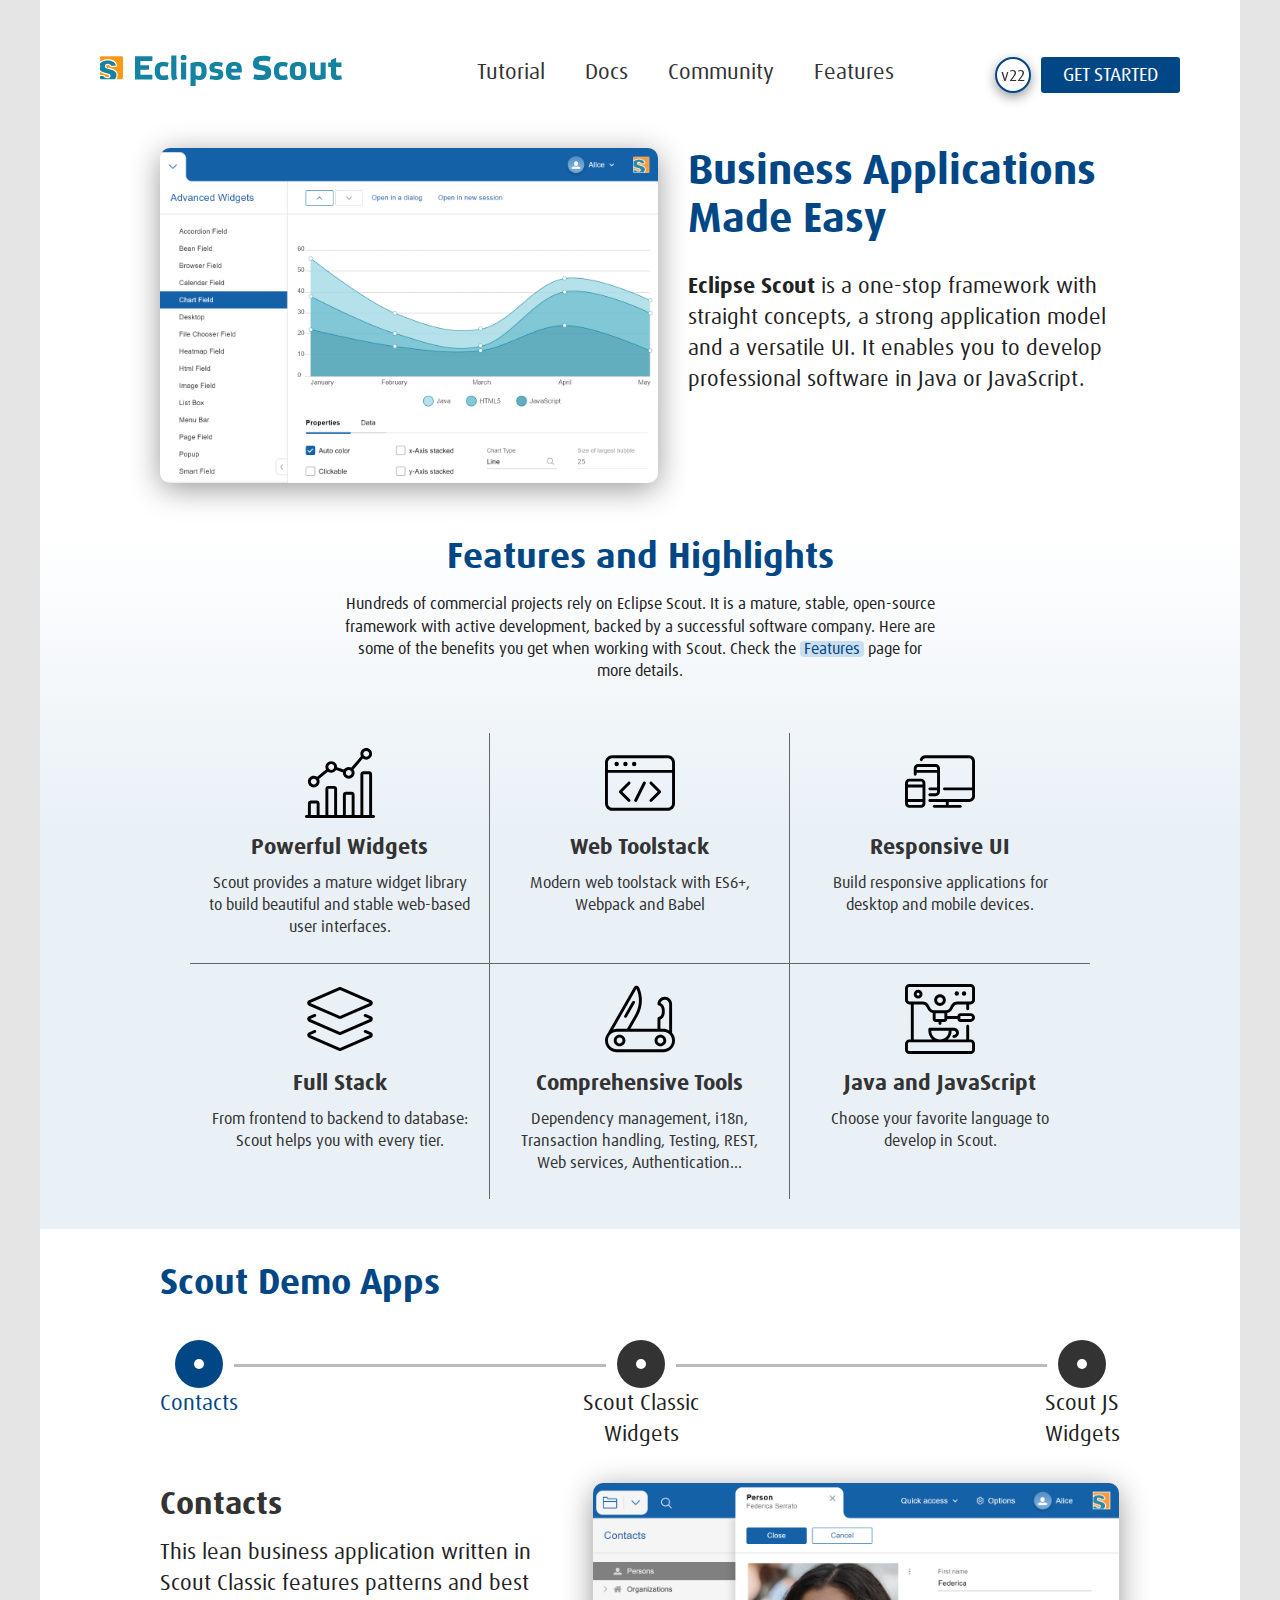
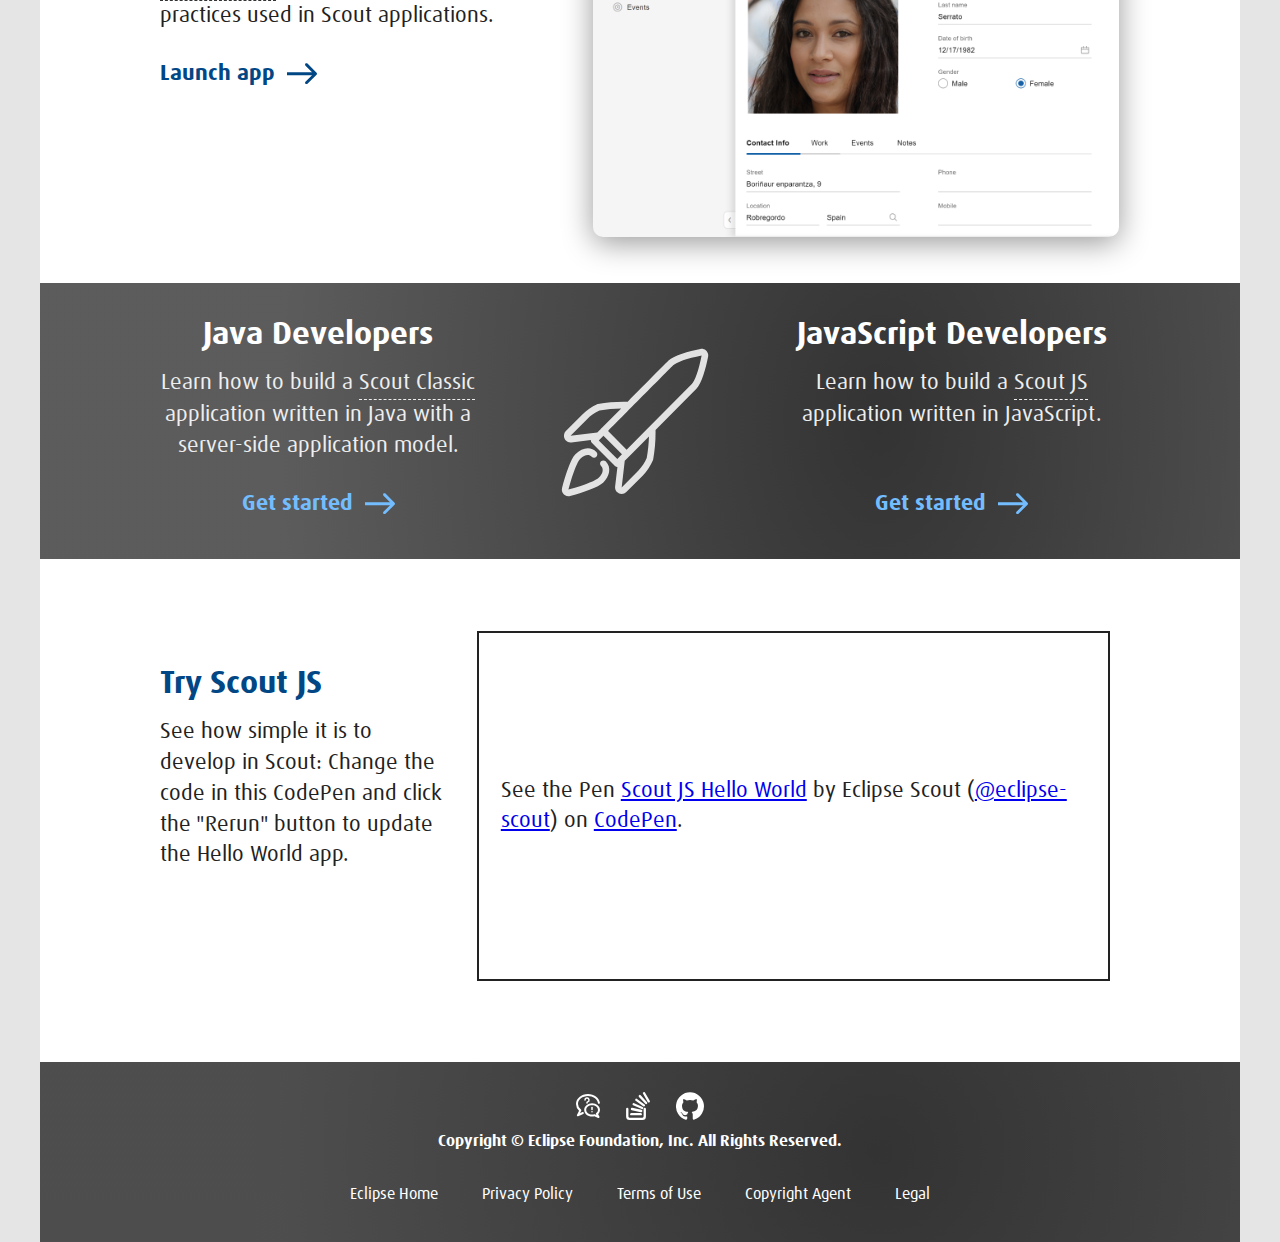
==== index.html @ 485c3418 "Add legal documents" ====
<!--
  ~ Copyright (c) 2010, 2023 BSI Business Systems Integration AG
  ~
  ~ This program and the accompanying materials are made
  ~ available under the terms of the Eclipse Public License 2.0
  ~ which is available at https://www.eclipse.org/legal/epl-2.0/
  ~
  ~ SPDX-License-Identifier: EPL-2.0
  -->
<!doctype html>
<html class="no-js" lang="">

  <head>
    <meta charset="utf-8">
    <title>Eclipse Scout - A one-stop framework to develop professional business applications</title>
    <meta name="description" content="">
    <meta name="viewport" content="width=device-width, initial-scale=1.0">
    <meta name="apple-mobile-web-app-capable" content="yes"/>

    <meta property="og:title" content="Eclipse Scout - A one-stop framework to develop professional business applications">
    <meta property="og:type" content="website">
    <meta property="og:url" content="">
    <meta property="og:image" content="">

    <link rel="stylesheet" type="text/css" href="css/normalize.css">
    <link rel="stylesheet" type="text/css" href="css/styles.css" />

    <!-- FAVICON - Generator: https://www.favicon-generator.org/ -->
    <link rel="manifest" href="manifest.json">
    <link rel="apple-touch-icon" href="img/favicon/apple-icon.png">
    <link rel="apple-touch-icon" sizes="57x57" href="img/favicon/apple-icon-57x57.png">
    <link rel="apple-touch-icon" sizes="60x60" href="img/favicon/apple-icon-60x60.png">
    <link rel="apple-touch-icon" sizes="72x72" href="img/favicon/apple-icon-72x72.png">
    <link rel="apple-touch-icon" sizes="76x76" href="img/favicon/apple-icon-76x76.png">
    <link rel="apple-touch-icon" sizes="114x114" href="img/favicon/apple-icon-114x114.png">
    <link rel="apple-touch-icon" sizes="120x120" href="img/favicon/apple-icon-120x120.png">
    <link rel="apple-touch-icon" sizes="144x144" href="img/favicon/apple-icon-144x144.png">
    <link rel="apple-touch-icon" sizes="152x152" href="img/favicon/apple-icon-152x152.png">
    <link rel="apple-touch-icon" sizes="180x180" href="img/favicon/apple-icon-180x180.png">
    <link rel="icon" type="image/png" sizes="192x192"  href="img/favicon/android-icon-192x192.png">
    <link rel="icon" type="image/png" sizes="32x32" href="img/favicon/favicon-32x32.png">
    <link rel="icon" type="image/png" sizes="96x96" href="img/favicon/favicon-96x96.png">
    <link rel="icon" type="image/png" sizes="16x16" href="img/favicon/favicon-16x16.png">
    <meta name="msapplication-TileImage" content="img/favicon/ms-icon-144x144.png">
    <meta name="msapplication-TileColor" content="#ffffff">
    <meta name="theme-color" content="#ffffff">

  </head>

  <body>

    <header>
        <div id="eclipse-scout-logo"><div class="logo"></div><div class="text"></div></div>

      <nav id="main-navigation">
        <div class="navigation-item lv1 first"><a href="https://eclipsescout.github.io/22.0/getstarted.html" target="_blank" class="text"
             title="Get started with Eclipse Scout">Tutorial</a></div>
        <div class="navigation-item lv1"><a href="https://eclipsescout.github.io/" target="_blank" class="text">Docs</a></div>
        <div class="navigation-item lv1 has-children">
          <div class="text">Community</div>
          <div class="navigation-lv2-panel hidden">
            <a href="https://www.eclipse.org/forums/index.php?t&#x3D;thread&amp;frm_id&#x3D;174" target="_blank" class="navigation-item lv2 first" id="icon-eclipse-scout-forum">
              <div class="navigation-item-container">
                <div class="title">Eclipse Scout Forum</div>
                <div class="text">Need help? Ask the experts</div>
              </div>
            </a>
            <a href="https://stackoverflow.com/tags/eclipse-scout" target="_blank" class="navigation-item lv2" id="icon-stack-overflow">
              <div class="navigation-item-container">
                <div class="title">StackOverflow</div>
                <div class="text">Another source of help</div>
              </div>
            </a>
            <a href="https://github.com/eclipse-scout/scout.rt/tree/releases/22.0/" target="_blank" class="navigation-item lv2 last" id="icon-git-hub">
              <div class="navigation-item-container">
                <div class="title">GitHub</div>
                <div class="text">View source code. Contribute</div>
              </div>
            </a>
          </div>

        </div>
        <div class="navigation-item lv1 last"><a href="features.html" class="text">Features</a></div>
        <div class="navigation-item lv1 mobile-only"><a href="versions.html" class="text">Versions</a></div>
        <div class="navigation-item lv1 mobile-only"><a href="javascript:onGetStartedLinkClick()" class="text">Get Started</a></div>
      </nav>

      <a href="versions.html#v22" id="scout-version-button" class="desktop-only">
        <svg height="36" width="36" viewBox="0 0 36 36">
          <circle cx="18" cy="18" r="17" stroke="#014786" stroke-width="2" fill="white" />
        </svg>
        <div>v22</div>
      </a>

      <button id="get-started-button" class="desktop-only">Get Started</button>

      <button id="mobile-navigation-button" class="mobile-only"></button>

    </header>

    <div id="wrapper">

      <!-- **** INTRO **** -->
<div id="intro-panel">
  <div class="intro-column first">
    <img src="img/screenshot/intro-screen.png">
  </div>
  <div class="intro-column last">
    <h1>Business&nbsp;Applications Made Easy</h1>
    <p><strong>Eclipse Scout</strong> is a one-stop framework with straight concepts,
      a strong application model and a versatile UI. It enables you to develop professional
      software in Java or JavaScript.</p>
  </div>
</div>

<!-- **** FEATURES **** -->
<div id="features-panel">
  <h2><a id="features-and-highlights">Features and Highlights</a></h2>
  <p>Hundreds of commercial projects rely on Eclipse Scout. It is a mature, stable, open-source framework
    with active development, backed by a successful software company. Here are some of the benefits you
    get when working with Scout. Check the <a href="features.html">Features</a> page for more details.</p>

  <div class="features-grid">
    <div class="features-grid-row first">

      <div class="features-grid-tile">
        <a href="features.html#widgets">
          <img src="img/light/analytics-graph-bar.svg">
          <div>Powerful Widgets</div>
          <p>Scout provides a mature widget library to build beautiful and stable web-based user interfaces.</p>
        </a>
      </div>

      <div class="features-grid-tile">
        <a href="features.html#web">
          <img src="img/light/programming-browser.svg">
          <div>Web Toolstack</div>
          <p>Modern web toolstack with ES6+, Webpack and Babel</p>
        </a>
      </div>

      <div class="features-grid-tile last">
        <a href="features.html#responsive">
          <img src="img/light/responsive-design-1.svg">
          <div>Responsive UI</div>
          <p>Build responsive applications for desktop and mobile devices.</p>
        </a>
      </div>

    </div>

    <div class="features-grid-row">

      <div class="features-grid-tile">
        <a href="features.html#full-stack">
          <img src="img/light/layers-stacked-1.svg">
          <div>Full Stack</div>
          <p>From frontend to backend to database: Scout helps you with every tier.</p>
        </a>
      </div>

      <div class="features-grid-tile">
        <a href="features.html#tools">
          <img src="img/light/outdoors-swiss-knife.svg">
          <div>Comprehensive Tools</div>
          <p>Dependency management, i18n, Transaction handling, Testing, REST, Web services, Authentication...</p>
        </a>
      </div>

      <div class="features-grid-tile last">
        <a href="features.html#programming-language">
          <img src="img/light/coffee-machine.svg">
          <div>Java and JavaScript</div>
          <p>Choose your favorite language to develop in Scout.</p>
        </a>
      </div>

    </div>
  </div>
</div>

<!-- **** DEMO-APPS **** -->
<div id="demo-apps-panel">
  <h2><a id="demo-apps">Scout Demo Apps</a></h2>

  <div id="demo-apps-navigation">

    <div class="donut-line"></div>

    <div class="demo-apps-buttons">
      <div class="demo-app-button-column first">
        <div class="demo-app-button active" data-show-container="contacts">
          <svg class="demo-app-button-donut" height="50" width="50" viewBox="0 0 50 50">
            <circle class="outer" cx="25" cy="25" r="24" fill="#014786" />
            <circle class="inner" cx="25" cy="25" r="5" fill="white" />
          </svg>
          <div class="demo-app-button-label">
            Contacts
          </div>
        </div>
      </div>

      <div class="demo-app-button-column">
        <div class="demo-app-button" data-show-container="scout-classic-widgets">
          <svg class="demo-app-button-donut" height="50" width="50" viewBox="0 0 50 50">
            <circle class="outer" cx="25" cy="25" r="24" fill="#014786" />
            <circle class="inner" cx="25" cy="25" r="5" fill="white" />
          </svg>
          <div class="demo-app-button-label">
            Scout Classic<br/>Widgets
          </div>
        </div>
      </div>

      <div class="demo-app-button-column last">
        <div class="demo-app-button" data-show-container="scout-js-widgets">
          <svg class="demo-app-button-donut" height="50" width="50" viewBox="0 0 50 50">
            <circle class="outer" cx="25" cy="25" r="24" fill="#014786" />
            <circle class="inner" cx="25" cy="25" r="5" fill="white" />
          </svg>
          <div class="demo-app-button-label">
            Scout JS<br/>Widgets
          </div>
        </div>
      </div>
    </div>
  </div>

  <div id="demo-app-container-wrapper">
    <!-- Contacts -->
    <div class="demo-app-container" id="contacts">
      <div class="demo-app-description">
        <div>Contacts</div>
        <p>This lean business application written in <span class="tooltip" data-tooltip-text="scout.classic">Scout Classic</span> features patterns and best practices used in Scout applications.</p>
        <a href="https://scout.bsi-software.com/contacts/" target="_blank" class="launch-app-link">Launch app</a>
      </div>
      <div class="demo-app-image">
        <a href="https://scout.bsi-software.com/contacts/" target="_blank"><img src="img/screenshot/demo-app-contacts-preview.png"></a>
      </div>
    </div>

    <!-- Scout Classic Widgets -->
    <div class="demo-app-container hidden" id="scout-classic-widgets">
      <div class="demo-app-description">
        <div>Scout Classic Widgets</div>
        <p>A Java application featuring all available widgets in <span class="tooltip" data-tooltip-text="scout.classic">Scout Classic</span>.</p>
        <a href="https://scout.bsi-software.com/widgets/" target="_blank" class="launch-app-link">Launch app</a>
      </div>
      <div class="demo-app-image">
        <a href="https://scout.bsi-software.com/widgets/" target="_blank"><img src="img/screenshot/demo-app-scout-classic-preview.png"></a>
      </div>
    </div>

    <!-- Scout JS Widgets -->
    <div class="demo-app-container hidden" id="scout-js-widgets">
      <div class="demo-app-description">
        <div>Scout JS Widgets</div>
        <p>A JavaScript application featuring all available widgets in <span class="tooltip" data-tooltip-text="scout.js">Scout JS</span>.</p>
        <a href="https://scout.bsi-software.com/jswidgets/" target="_blank" class="launch-app-link">Launch app</a>
      </div>
      <div class="demo-app-image">
        <a href="https://scout.bsi-software.com/jswidgets/" target="_blank"><img src="img/screenshot/demo-app-scout-js-preview.png"></a>
      </div>
    </div>
  </div> <!-- EOF demo-apps-container-wrapper -->

</div>

<!-- **** GETTING STARTED **** -->
<div id="getting-started-panel">
  <div id="getting-started-panel-columns">
    <div class="getting-started-column first">
      <h3><a id="getting-started-java">Java Developers</a></h3>
      <p>Learn how to build a <span class="tooltip inverted" data-tooltip-text="scout.classic">Scout Classic</span> application written in Java
        with a server-side application model.</p>
      <a href="https://eclipsescout.github.io/22.0/helloscout.html" class="get-started-link" target="_blank">Get started</a>
    </div>

    <div class="getting-started-column center">
      <img src="img/light/space-rocket-flying.svg">
    </div>

    <div class="getting-started-column last">
      <h3><a id="getting-started-javascript">JavaScript Developers</a></h3>
      <p>Learn how to build a <span class="tooltip inverted" data-tooltip-text="scout.js">Scout JS</span> application written in JavaScript.<br/><br/></p>
      <a href="https://eclipsescout.github.io/22.0/helloscout-js.html" class="get-started-link" target="_blank">Get started</a>
    </div>
  </div>
</div>

<!-- **** TRY SCOUT JS **** -->
<div id="try-scout-js-panel">

  <div id="try-scout-js-columns">
    <div class="try-scout-js-column first">
      <h3><a id="try-scout-js">Try Scout JS</a></h3>
      <p>See how simple it is to develop in Scout: Change the code in this
         CodePen and click the "Rerun" button to update the Hello World app.</p>
    </div>
    <div class="try-scout-js-column last">
      <p class="codepen" data-height="350" data-theme-id="dark" data-default-tab="js,result" data-user="eclipse-scout" data-slug-hash="BaQPjom"
         style="height: 350px; box-sizing: border-box; display: flex; align-items: center; justify-content: center; border: 2px solid; margin: 1em 0; padding: 1em;" data-pen-title="Scout JS Hello World" data-editable="true">
        <span>See the Pen <a href="https://codepen.io/eclipse-scout/pen/BaQPjom">
        Scout JS Hello World</a> by Eclipse Scout (<a href="https://codepen.io/eclipse-scout">@eclipse-scout</a>)
        on <a href="https://codepen.io">CodePen</a>.</span>
      </p>
      <script async src="https://cpwebassets.codepen.io/assets/embed/ei.js"></script>
    </div>
  </div>

</div>

      <!-- **** FOOTER **** -->
      <footer>

        <div id="social-media-bar">
          <a href="https://www.eclipse.org/forums/index.php?t&#x3D;thread&amp;frm_id&#x3D;174" target="_blank" title="Eclipse Scout Forum"><img src="img/bold/conversation-question-warning-1-alternate.svg" class="small"></a>
          <a href="https://stackoverflow.com/tags/eclipse-scout" target="_blank" title="Eclipse Scout on StackOverflow"><img src="img/bold/developer-community-stack-overflow.svg"></a>
          <a href="https://github.com/eclipse-scout/scout.rt/tree/releases/22.0/" target="_blank" title="Eclipse Scout on GitHub"><img src="img/bold/developer-community-github-1.svg"></a>
        </div>

        <div id="copyright">
          Copyright © Eclipse Foundation, <br class="mobile-only"/>Inc. All Rights Reserved.
        </div>

        <nav id="eclipse-navigation-bar">
          <a href="http://www.eclipse.org/" target="_blank">Eclipse Home</a>
          <a href="http://www.eclipse.org/legal/privacy.php" target="_blank">Privacy Policy</a>
          <a href="http://www.eclipse.org/legal/termsofuse.php" target="_blank">Terms of Use</a>
          <a href="http://www.eclipse.org/legal/copyright.php" target="_blank">Copyright Agent</a>
          <a href="http://www.eclipse.org/legal" target="_blank">Legal</a>
        </nav>

      </footer>
    </div>

    <script src="js/vendor/modernizr-3.11.2.min.js"></script>
    <script src="js/vendor/jquery-3.5.1.slim.min.js"></script>
    <script src="js/plugins.js"></script>
    <script src="js/main.js"></script>

    <!-- Global site tag (gtag.js) - Google Analytics -->
    <script async src="https://www.googletagmanager.com/gtag/js?id=UA-29181496-1"></script>
    <script>
      window.dataLayer = window.dataLayer || [];
      function gtag() { dataLayer.push(arguments); }
      gtag('js', new Date());
      gtag('config', 'UA-29181496-1');
    </script>

  </body>

</html>
---- css/styles.css ----
/*
 * Copyright (c) 2010, 2023 BSI Business Systems Integration AG
 *
 * This program and the accompanying materials are made
 * available under the terms of the Eclipse Public License 2.0
 * which is available at https://www.eclipse.org/legal/epl-2.0/
 *
 * SPDX-License-Identifier: EPL-2.0
 */
@import "normalize.css";
@import "main.css";
/* ==== COLORS & SIZES ==== */
/* ==== MIX-INS ==== */
.filler {
  min-height: 440px;
}
/* ==========================================================================
   Website styles.
   ========================================================================== */
@font-face {
  font-family: 'DaxOT';
  src: url('DaxWeb.eot');
  src: url('DaxWeb.woff') format('woff');
  font-weight: 400;
  font-style: normal;
}
@font-face {
  font-family: 'DaxOT';
  src: url('DaxWeb-Bold.eot');
  src: url('DaxWeb-Bold.woff') format('woff');
  font-weight: 700;
  /* Bold */
  font-style: normal;
}
body {
  margin-top: 0;
  font-family: DaxOT, sans-serif;
  font-size: 28px;
  font-style: normal;
  font-weight: normal;
  background-color: #E5E5E5;
}
body.fixed {
  overflow: hidden;
}
#wrapper {
  max-width: 1200px;
  margin: auto;
  background-color: #FFF;
}
#device-detection {
  font-size: 0.1px;
}
#device-detection::before {
  content: 'desktop';
}
/* ==== ANIMATIONS ==== */
.animate-hide {
  animation: fade-out 0.35s linear forwards;
}
.animate-show {
  animation: fade-in 0.35s linear forwards;
}
@keyframes fade-out {
  0% {
    opacity: 1;
  }
  100% {
    opacity: 0;
  }
}
@keyframes fade-in {
  0% {
    opacity: 0;
  }
  100% {
    opacity: 1;
  }
}
/* ==== HEADER ==== */
header {
  display: flex;
  padding: 50px 60px;
  max-width: 1080px;
  margin: auto;
  background-color: #FFF;
}
#eclipse-scout-logo {
  margin-top: 5px;
  white-space: nowrap;
}
#eclipse-scout-logo > .logo {
  background-image: url('../img/eclipse-scout-logo.svg');
  background-repeat: no-repeat;
  background-size: contain;
  width: 35px;
  height: 31px;
  display: inline-block;
  transition: width, height 0.25s ease;
}
#eclipse-scout-logo > .text {
  background-image: url('../img/eclipse-scout-logo-text.svg');
  background-repeat: no-repeat;
  background-size: contain;
  width: 241px;
  height: 31px;
  display: inline-block;
  transition: all 0.25s ease;
}
#scout-version-button {
  margin-top: 6px;
  margin-right: 10px;
  text-decoration: none;
  position: relative;
  filter: drop-shadow(0px 4px 6px rgba(0, 0, 0, 0.4));
}
#scout-version-button:visited {
  color: #333;
}
#scout-version-button:hover > div {
  color: #FE9915;
}
#scout-version-button:hover > svg > circle {
  stroke: #FE9915;
}
#scout-version-button > svg > circle {
  transition: stroke 0.2s ease;
}
#scout-version-button > div {
  position: absolute;
  top: 8.5px;
  left: 6px;
  color: #333;
  font-size: 16px;
  text-align: center;
  transition: color 0.2s ease;
}
#get-started-button {
  height: 36px;
  margin-top: 7px;
  padding: 9px 22px;
  background-color: #014786;
  color: #FFF;
  border: none;
  border-radius: 3px;
  font-size: 19px;
  line-height: 19px;
  text-transform: uppercase;
  cursor: pointer;
  white-space: nowrap;
  transition: background-color 0.2s ease;
}
#get-started-button:hover {
  background-color: #FE9915;
}
/* ==== NAVIGATION ==== */
/* Desktop */
#main-navigation {
  display: flex;
  flex-grow: 4;
}
.navigation-item {
  font-size: 22px;
  cursor: pointer;
  user-select: none;
  /* ---- Level 1 ---- */
  /* ---- Level 2 ---- */
}
.navigation-item > a {
  text-decoration: none;
}
.navigation-item > a:visited {
  color: #333;
}
.navigation-item.lv1 {
  margin: 8px 20px;
}
.navigation-item.lv1.first {
  flex-grow: 1;
  text-align: right;
}
.navigation-item.lv1.last {
  flex-grow: 1;
}
.navigation-item.lv1 > .text {
  color: #333;
}
.navigation-item.lv1 > .text:hover {
  color: #FE9915;
}
.navigation-item.lv2 {
  display: block;
  text-decoration: none;
}
.navigation-item.lv2:not(.last) {
  margin-bottom: 15px;
}
.navigation-item.lv2 .title {
  margin-top: 0;
  font-weight: bold;
  font-size: 22px;
  color: #333;
  line-height: 24px;
}
.navigation-item.lv2 .text {
  font-size: 16px;
  color: #333;
}
.navigation-item.lv2::before {
  content: ' ';
  display: inline-block;
  width: 38px;
  height: 30px;
  background-repeat: no-repeat;
  vertical-align: top;
  margin-top: 7px;
}
.navigation-item.lv2:visited {
  color: #333;
}
.navigation-item.lv2:hover {
  color: #FE9915;
}
.navigation-item.lv2:hover .title {
  color: #FE9915;
}
.navigation-item.lv2:hover .text {
  color: #FE9915;
}
#icon-eclipse-scout-forum::before {
  background-image: url('../img/regular/conversation-question-warning-1.svg');
  fill: currentColor;
}
#icon-stack-overflow::before {
  background-image: url('../img/regular/developer-community-stack-overflow.svg');
}
#icon-git-hub::before {
  background-image: url('../img/regular/developer-community-github-1.svg');
}
.navigation-item-container {
  display: inline-block;
}
.navigation-lv2-panel {
  position: absolute;
  margin-left: -80px;
  margin-top: 15px;
  background-color: #FFF;
  padding: 20px 30px 20px 20px;
  box-shadow: 0 4px 40px rgba(0, 0, 0, 0.3);
  z-index: 1;
  border-radius: 10px;
  border: solid 1px #E5E5E5;
}
.navigation-lv2-panel::before {
  content: '';
  position: absolute;
  background-color: white;
  width: 20px;
  height: 20px;
  transform: rotate(45deg);
  top: -10px;
  z-index: 0;
  left: 127px;
}
/* Mobile Navigation */
#mobile-navigation-button {
  background-image: url(../img/regular/navigation-menu.svg);
  background-repeat: no-repeat;
  background-size: contain;
  background-color: transparent;
  width: 36px;
  min-width: 36px;
  height: 36px;
  border: none;
  cursor: pointer;
}
#mobile-navigation-button.open {
  background-image: url(../img/regular/close.svg);
  background-size: 26px 26px;
  background-position-x: 5px;
  background-position-y: 5px;
}
/* ==== FOOTER ==== */
footer {
  background: radial-gradient(50% 340% at 70% 50%, #333 0%, rgba(51, 51, 51, 0.87) 100%);
  color: #FFF;
  padding: 30px 0 37px 0;
  font-size: 16px;
  text-align: center;
}
footer a,
footer a:visited {
  text-decoration: none;
  color: #FFF;
}
footer a:hover {
  color: #FE9915;
}
footer #copyright {
  font-weight: bold;
  margin-top: 10px;
  margin-bottom: 30px;
}
footer #social-media-bar > a {
  margin: 0 10px;
}
footer #social-media-bar > a > img {
  max-width: 28px;
  max-height: 28px;
}
footer #social-media-bar > a > img.small {
  max-width: 24px;
  max-height: 24px;
}
footer #eclipse-navigation-bar > a {
  margin: 0 20px;
}
/* ==== INTRO ==== */
#intro-panel {
  display: flex;
  margin: auto auto 50px;
  width: 80%;
}
.intro-column.first {
  width: calc(55% - 30px);
  margin-right: 30px;
}
.intro-column.first > img {
  width: 100%;
  border-radius: 10px;
  filter: drop-shadow(0px 6px 15px rgba(0, 0, 0, 0.4));
}
.intro-column.last {
  width: 45%;
}
.intro-column.last > h1 {
  margin-top: 0;
  font-weight: bold;
  font-size: 42px;
  color: #014786;
  line-height: 48px;
}
.intro-column.last > p {
  font-size: 22px;
}
/* ==== FEATURES ==== */
#features-panel {
  background: linear-gradient(180deg, rgba(255, 255, 255, 0) 0%, #E9F0F6 43.23%);
  text-align: center;
  padding-bottom: 30px;
}
#features-panel > h2 {
  margin: 10px 0;
  text-align: center;
  margin-top: 0;
  font-weight: bold;
  font-size: 36px;
  color: #014786;
}
#features-panel > p {
  margin: auto;
  width: 50%;
  font-size: 16px;
}
#features-panel > p a {
  text-decoration: none;
  background-color: #CBDEF0;
  padding: 0 4px;
  border-radius: 4px;
  color: #014786;
  white-space: nowrap;
}
#features-panel > p a:visited {
  color: #333;
}
.features-grid {
  display: table;
  width: 75%;
  margin: 50px auto auto;
}
.features-grid-row {
  display: table-row;
}
.features-grid-row.first > .features-grid-tile {
  border-bottom: solid 1px #666;
}
.features-grid-row:not(.first) > .features-grid-tile {
  padding-top: 10px;
}
.features-grid-tile {
  text-align: center;
  display: table-cell;
  padding: 5px;
  width: 33.33%;
}
.features-grid-tile:not(.last) {
  border-right: solid 1px #666;
}
.features-grid-tile > a {
  display: block;
  height: 200px;
  padding: 10px;
  border-radius: 10px;
  text-decoration: none;
  transition: background-color 0.2s ease;
}
.features-grid-tile > a:visited {
  color: #333;
}
.features-grid-tile > a:visited > div,
.features-grid-tile > a:visited p {
  color: #333;
}
.features-grid-tile > a:hover {
  background-color: rgba(255, 255, 255, 0.7);
}
.features-grid-tile > a:hover > div {
  color: #014786;
}
.features-grid-tile > a > img {
  max-width: 70px;
}
.features-grid-tile > a > div {
  margin-top: 0;
  font-weight: bold;
  font-size: 22px;
  margin: 15px 0 0 0;
  color: #333;
}
.features-grid-tile > a > p {
  font-size: 16px;
  margin-top: 8px;
  color: #333;
}
/* ==== DEMO-APPS ==== */
#demo-apps-panel {
  margin: auto;
  padding: 30px 0;
  width: 80%;
}
#demo-apps-panel > h2 {
  margin-top: 0;
  font-weight: bold;
  font-size: 36px;
  color: #014786;
  margin-bottom: 10px;
  text-align: left;
}
#demo-apps-navigation {
  position: relative;
  text-align: center;
  margin: 30px 0;
}
.donut-line {
  position: absolute;
  height: 3px;
  width: 96%;
  top: 25px;
  left: 2%;
  background-color: #BBB;
}
.demo-apps-buttons {
  display: flex;
  width: 100%;
  position: relative;
}
.demo-app-button-column {
  text-align: center;
  flex-grow: 1;
}
.demo-app-button-column.first {
  text-align: left;
}
.demo-app-button-column.last {
  text-align: right;
}
.demo-app-button {
  display: inline-block;
  text-align: center;
  cursor: pointer;
}
.demo-app-button > .demo-app-button-donut {
  padding: 0 10px;
  background-color: #FFF;
}
.demo-app-button > .demo-app-button-donut > .outer {
  fill: #333;
  transition: fill 0.25s ease;
}
.demo-app-button > .demo-app-button-donut > .inner {
  fill: #FFF;
}
.demo-app-button > .demo-app-button-label {
  font-size: 22px;
  text-align: center;
  transition: color 0.25s ease;
  user-select: none;
}
.demo-app-button:hover:not(.active) > .demo-app-button-label {
  color: #FE9915;
}
.demo-app-button:hover:not(.active) > .demo-app-button-donut > .outer {
  fill: #FE9915;
}
.demo-app-button.active {
  cursor: default;
}
.demo-app-button.active > .demo-app-button-donut > .outer {
  fill: #014786;
}
.demo-app-button.active > .demo-app-button-label {
  color: #014786;
}
.demo-app-description {
  text-align: left;
  width: calc(45% - 30px);
  margin-right: 30px;
}
.demo-app-description > div {
  margin-top: 0;
  font-weight: bold;
  font-size: 32px;
  color: #333;
  margin-bottom: 10px;
}
.demo-app-description > p {
  font-size: 22px;
  margin-top: 0;
}
.demo-app-description > .launch-app-link {
  font-size: 22px;
  color: #014786;
  text-decoration: none;
  font-weight: bold;
}
.demo-app-description > .launch-app-link::after {
  content: ' ';
  display: inline-block;
  margin-bottom: -4px;
  margin-left: 12px;
  background-image: url('../img/arrow-blue.svg');
  background-repeat: no-repeat;
  background-size: 30px;
  width: 30px;
  height: 21px;
}
.demo-app-description > .launch-app-link:hover {
  color: #FE9915;
  text-decoration: none;
  font-weight: bold;
}
.demo-app-description > .launch-app-link:hover::after {
  content: ' ';
  display: inline-block;
  margin-bottom: -4px;
  margin-left: 12px;
  background-image: url('../img/arrow-orange.svg');
  background-repeat: no-repeat;
  background-size: 30px;
  width: 30px;
  height: 21px;
}
#demo-app-container-wrapper {
  position: relative;
  height: 370px;
}
.demo-app-container {
  position: absolute;
  display: flex;
}
.demo-app-image {
  text-align: center;
  width: 55%;
}
.demo-app-image > a > img {
  max-width: calc(100% - 2px);
  border-radius: 10px;
  filter: drop-shadow(0px 6px 15px rgba(0, 0, 0, 0.4));
}
/* ==== GETTING STARTED ==== */
#getting-started-panel {
  background: radial-gradient(50% 340% at 70% 50%, #333 0%, rgba(51, 51, 51, 0.8) 100%);
}
#getting-started-panel-columns {
  display: flex;
  margin: auto;
  padding: 30px 0 37px 0;
  width: 80%;
}
.getting-started-column {
  width: 33%;
  color: #FFF;
  text-align: center;
}
.getting-started-column.center {
  text-align: center;
  vertical-align: middle;
  opacity: 0.85;
}
.getting-started-column.center > img {
  width: 50%;
  margin-top: 30px;
}
.getting-started-column > h3 {
  margin-top: 0;
  font-weight: bold;
  font-size: 32px;
  color: #FFF;
  margin-bottom: 10px;
  white-space: nowrap;
  overflow: hidden;
  text-overflow: ellipsis;
}
.getting-started-column > p {
  color: #EEE;
  font-size: 22px;
  margin-top: 0;
}
.getting-started-column > .get-started-link {
  color: #FFF;
  text-decoration: none;
  font-weight: bold;
  font-size: 22px;
  color: #73BDFF;
}
.getting-started-column > .get-started-link::after {
  content: ' ';
  display: inline-block;
  margin-bottom: -4px;
  margin-left: 12px;
  background-image: url('../img/arrow-medium-blue.svg');
  background-repeat: no-repeat;
  background-size: 30px;
  width: 30px;
  height: 21px;
}
.getting-started-column > .get-started-link:hover {
  text-decoration: none;
  font-weight: bold;
  color: #FE9915;
}
.getting-started-column > .get-started-link:hover::after {
  content: ' ';
  display: inline-block;
  margin-bottom: -4px;
  margin-left: 12px;
  background-image: url('../img/arrow-orange.svg');
  background-repeat: no-repeat;
  background-size: 30px;
  width: 30px;
  height: 21px;
}
/* ==== TRY SCOUT JS ==== */
#try-scout-js-panel {
  margin: auto;
  width: 80%;
}
#try-scout-js-columns {
  margin: 50px 0 59px 0;
  display: flex;
}
.try-scout-js-column.first {
  width: calc(33% - 30px);
  margin-right: 30px;
  padding-top: 53px;
}
.try-scout-js-column.last {
  width: 66%;
}
.try-scout-js-column > h3 {
  margin-top: 0;
  font-weight: bold;
  font-size: 32px;
  color: #014786;
  margin-bottom: 10px;
}
.try-scout-js-column > p {
  font-size: 22px;
  margin-top: 0;
}
/* This class is generated by CodePen - it may change without notice! */
.cp_embed_wrapper {
  background-color: #E5E5E5;
  /* use while CodePen is loading */
}
/* ==== CONTENT ==== */
#content-header {
  width: 60%;
  padding: 0 20%;
  margin: auto auto calc(10% + 50px);
  background: linear-gradient(180deg, rgba(255, 255, 255, 0) 0%, #E9F0F6 43.23%);
  text-align: center;
}
#content-header a {
  text-decoration: none;
  background-color: #CBDEF0;
  padding: 0 6px;
  border-radius: 4px;
  color: #014786;
  white-space: nowrap;
}
#content-header a:visited {
  color: #333;
}
#content-header > h1 {
  margin-top: 0;
  font-weight: bold;
  font-size: 42px;
  color: #014786;
  line-height: 48px;
}
#content-header > p {
  font-size: 22px;
  text-align: justify;
}
#content-header > img {
  width: 90%;
  border-radius: 10px;
  margin-bottom: -10%;
  filter: drop-shadow(0px 6px 15px rgba(0, 0, 0, 0.4));
}
.content-block {
  margin: auto;
  width: 100%;
  padding: 4% 10%;
  box-sizing: border-box;
}
.content-block > h3 {
  margin-top: 0;
  font-weight: bold;
  font-size: 22px;
  color: #333;
}
.content-block.first {
  padding-top: 0;
}
.content-block.alt-color {
  background-color: rgba(233, 240, 246, 0.3);
}
.content-block > .content-block-columns {
  display: flex;
}
.content-block > .content-block-columns > .content-block-column.first {
  width: calc(45% - 50px);
  margin-right: 50px;
}
.content-block > .content-block-columns > .content-block-column.first > img {
  width: 100%;
  border-radius: 10px;
  filter: drop-shadow(0px 6px 15px rgba(0, 0, 0, 0.4));
}
.content-block > .content-block-columns > .content-block-column.last {
  width: 55%;
  font-size: 16px;
}
.content-block > .content-block-columns > .content-block-column.last a {
  text-decoration: none;
  background-color: #CBDEF0;
  padding: 0 4px;
  border-radius: 4px;
  color: #014786;
  white-space: nowrap;
}
.content-block > .content-block-columns > .content-block-column.last a:visited {
  color: #333;
}
.content-block > .content-block-columns > .content-block-column.last ul {
  list-style: none;
  padding-inline-start: 0;
}
.content-block > .content-block-columns > .content-block-column.last li {
  margin-bottom: 5px;
}
.content-block > .content-block-columns > .content-block-column.last li::before {
  content: ' ';
  display: inline-block;
  width: 20px;
  height: 22px;
  background-image: url(../img/arrow-blue.svg);
  background-size: contain;
  background-repeat: no-repeat;
  background-position-y: 4px;
  vertical-align: top;
  margin-right: 8px;
}
.content-block > .content-block-columns > .content-block-column.last > p {
  margin-top: 0;
}
/* ==== VERSIONS ==== */
#versions-header {
  width: 60%;
  padding: 0 20% 1px 20%;
  margin-bottom: 10px;
  background: linear-gradient(180deg, rgba(255, 255, 255, 0) 0%, #E9F0F6 43.23%);
  text-align: center;
}
#versions-header > h1 {
  margin-top: 0;
  font-weight: bold;
  font-size: 42px;
  color: #014786;
  line-height: 48px;
}
#versions-header > p {
  font-size: 22px;
  text-align: justify;
}
#older-versions-info {
  font-size: 16px;
  text-align: center;
  margin: 35px 0;
}
#older-versions-info > a {
  color: #014786;
}
#older-versions-info > a:visited {
  color: #014786;
}
.version-marker {
  text-transform: uppercase;
  font-weight: bold;
  color: #014786;
}
.version-target {
  color: #333;
}
/* ==== TABLE ==== */
.content-table {
  font-size: 16px;
  border-collapse: collapse;
  margin: auto;
}
.content-table td {
  border-bottom: solid 1px #BBB;
  padding: 10px 15px;
}
.content-table td.first {
  padding-left: 30px;
  padding-right: 0;
}
.content-table td.last {
  padding-right: 30px;
}
.content-table td > a:not([id]) {
  color: #014786;
}
.content-table td > a:not([id]):visited {
  color: #014786;
}
/* ==== TOOLTIPS ==== */
.tooltip {
  position: relative;
  display: inline-block;
  border-bottom: 1px dashed #333;
}
.tooltip > .tooltip-text {
  display: none;
  width: 250px;
  background-color: #333;
  color: #FFF;
  text-align: justify;
  border-radius: 6px;
  padding: 5px 10px;
  position: absolute;
  z-index: 1;
  top: 150%;
  left: 50%;
  margin-left: -125px;
  font-size: 16px;
  box-shadow: 0 4px 6px rgba(0, 0, 0, 0.4);
}
.tooltip > .tooltip-text::after {
  content: '';
  position: absolute;
  bottom: 100%;
  left: 50%;
  margin-left: -5px;
  border-width: 5px;
  border-style: solid;
  border-color: transparent transparent #333 transparent;
}
.tooltip > .tooltip-text.adjust-left::after {
  left: 15%;
}
.tooltip > .tooltip-text.adjust-right::after {
  left: 85%;
}
.tooltip:hover:not(.ios) > .tooltip-text,
.tooltip.hover.ios > .tooltip-text {
  display: block;
}
.tooltip.inverted {
  color: #EEE;
  border-color: #EEE;
}
.tooltip.inverted > .tooltip-text {
  background-color: #FFF;
  color: #333;
}
.tooltip.inverted > .tooltip-text::after {
  border-bottom-color: #FFF;
}
/* ==== MEDIA QUERIES & RESPONSIVENESS ==== */
.desktop-only {
  display: block;
}
.mobile-only {
  display: none;
}
/* >= 1000px: desktop mode
   >= 750 and < 1000px: make logo smaller, desktop or tablet mode
   < 750px: mobile mode: re-order items, change navigation
 */
/* ---- Smaller Desktop Mode ---- */
@media screen and (max-width: 999px) {
  #eclipse-scout-logo {
    margin-top: 5px;
  }
  #eclipse-scout-logo > .logo {
    height: 40px;
    background-size: cover;
  }
  #eclipse-scout-logo > .text {
    opacity: 0;
    width: 0;
  }
  .intro-column.last > h1 {
    font-size: 32px;
    line-height: calc(32px + 2px);
  }
  .intro-column.last > p {
    font-size: 16px;
  }
  /* Features */
  #features-panel > h2 {
    font-size: 22px;
  }
  #features-panel > p {
    width: 60%;
  }
  .features-grid-tile > a > img {
    max-width: 60px;
  }
  .features-grid-tile > a > div {
    font-size: 19px;
  }
  .features-grid-tile > a > p {
    font-size: 14px;
  }
  #demo-apps-panel > h2 {
    font-size: 22px;
  }
  #demo-app-container-wrapper {
    height: 280px;
  }
  .demo-app-button > .demo-app-button-label {
    font-size: 16px;
  }
  .demo-app-description > div {
    font-size: 19px;
  }
  .demo-app-description > p {
    font-size: 14px;
  }
  .demo-app-description > .launch-app-link {
    font-size: 19px;
  }
  .demo-app-description > .launch-app-link::after {
    background-size: 24px;
    width: 24px;
    height: 18px;
  }
  .demo-app-description > .launch-app-link:hover::after {
    background-size: 24px;
    width: 24px;
    height: 18px;
  }
  .getting-started-column > h3 {
    font-size: 19px;
  }
  .getting-started-column > p {
    font-size: 14px;
  }
  .getting-started-column > .get-started-link {
    font-size: 19px;
  }
  .getting-started-column > .get-started-link::after {
    background-size: 24px;
    width: 24px;
    height: 18px;
  }
  .getting-started-column > .get-started-link:hover::after {
    background-size: 24px;
    width: 24px;
    height: 18px;
  }
  .try-scout-js-column > h3 {
    font-size: 19px;
  }
  .try-scout-js-column > p {
    font-size: 14px;
  }
  #device-detection::before {
    content: 'tablet';
  }
}
/* ==== MOBILE MODE ==== */
@media screen and (max-width: 749px) {
  .desktop-only {
    display: none !important;
  }
  .mobile-only {
    display: block;
  }
  .filler {
    min-height: auto;
  }
  body {
    background-color: #FFF;
  }
  /* ---- Header ---- */
  header {
    padding: 10px 15px;
    margin-bottom: 30px;
    border-bottom: solid 1px #1482A1;
  }
  body.fixed > #wrapper {
    filter: blur(2px);
    pointer-events: none;
  }
  #eclipse-scout-logo {
    flex-grow: 1;
    margin-top: 6px;
    height: 24px;
    display: flex;
  }
  #eclipse-scout-logo > .logo {
    display: block;
    width: 35px;
    height: 31px;
    background-size: contain;
  }
  #eclipse-scout-logo > .text {
    display: block;
    opacity: 1;
    width: 190px;
    margin-top: 1.5px;
  }
  /* ---- Navigation ---- */
  #main-navigation {
    display: none;
    position: fixed;
    padding-top: 10px;
    background: #014786;
    background: radial-gradient(circle, #014786 33%, #0c2842 98%);
    top: 56px;
    right: 0;
    height: calc(100% - 58px);
    z-index: 1;
    color: white;
    width: 55%;
    transition: margin 0.35s ease;
    margin-right: -55%;
  }
  #main-navigation.open {
    display: block;
  }
  #main-navigation.navigation-slide-in {
    margin-right: 0;
  }
  #main-navigation .navigation-item {
    font-size: 19px;
  }
  #main-navigation .navigation-item.first {
    text-align: left;
  }
  #main-navigation .navigation-item.has-children > .text::after {
    display: inline-block;
    float: right;
    content: '';
    width: 16px;
    height: 16px;
    margin-top: 4px;
    background-image: url(../img/regular/arrow-down-1.svg);
    background-size: contain;
    background-repeat: no-repeat;
    transition: transform 0.25s ease;
  }
  #main-navigation .navigation-item.has-children > .text.open::after {
    transform: rotate(180deg);
  }
  #main-navigation .navigation-item.lv1 > .text {
    color: white;
  }
  #main-navigation .navigation-item.lv2 {
    margin-left: 1px;
    margin-bottom: 9px !important;
    margin-top: 9px;
  }
  #main-navigation .navigation-item.lv2::before {
    display: none !important;
  }
  #main-navigation .navigation-item.lv2 > .navigation-item-container > .title {
    font-size: 16px;
    font-weight: normal;
    color: #CBDEF0;
  }
  #main-navigation .navigation-item.lv2 > .navigation-item-container > .text {
    display: none !important;
  }
  #main-navigation .navigation-item > a {
    color: white;
  }
  .navigation-lv2-panel {
    position: static;
    margin: 0;
    background-color: transparent;
    padding: 0;
    box-shadow: none;
    z-index: inherit;
    border-radius: 0;
    border: none;
    overflow: hidden;
    transition: max-height 0.4s ease;
    max-height: 200px;
    height: auto;
  }
  .navigation-lv2-panel::before {
    content: none;
  }
  .navigation-lv2-panel.hidden {
    display: inherit !important;
    max-height: 0;
  }
  /* ---- Intro ---- */
  #intro-panel {
    flex-direction: column-reverse;
    margin: auto 15px 30px 15px;
    width: calc(100% - 2 * 15px);
  }
  .intro-column.first {
    width: auto;
    margin-right: 0;
    text-align: center;
  }
  .intro-column.first > img {
    width: auto;
    max-height: 240px;
    max-width: 100%;
  }
  .intro-column.last {
    width: 100%;
  }
  /* ---- Features ---- */
  #features-panel {
    text-align: left;
    padding-bottom: 10px;
  }
  #features-panel > h2 {
    text-align: left;
    padding: 0 15px;
  }
  #features-panel > p {
    text-align: left;
    width: auto;
    padding: 0 15px;
    margin-bottom: 15px;
  }
  .features-grid {
    display: flex;
    width: auto;
    overflow-x: scroll;
    overflow-y: hidden;
    height: 250px;
    padding: 0 calc(15px / 2);
    margin-top: 15px;
  }
  .features-grid-row {
    display: flex;
  }
  .features-grid-row.first > .features-grid-tile {
    border-bottom: none;
  }
  .features-grid-row:not(.first) > .features-grid-tile {
    padding: 5px;
  }
  .features-grid-tile {
    display: block;
    width: auto;
  }
  .features-grid-tile > a {
    display: block;
    width: 185px;
    height: 205px;
    border: solid 1px #ccc;
    background-color: rgba(255, 255, 255, 0.5);
  }
  .features-grid-tile:not(.last) {
    border-right: none;
  }
  /* ---- Demo Apps ---- */
  #demo-apps-panel {
    width: calc(100% - 2 * 15px);
    padding: 15px 0;
  }
  #demo-apps-navigation {
    margin: 20px 0 10px 0;
  }
  #demo-app-container-wrapper {
    height: 370px;
    max-width: 500px;
    margin: auto;
  }
  .donut-line {
    height: 2px;
    top: 20px;
  }
  .demo-app-container {
    flex-direction: column-reverse;
    right: 0;
    left: 0;
  }
  .demo-apps-buttons {
    width: 100%;
  }
  .demo-app-button > .demo-app-button-donut {
    padding: 0 7px;
    width: 40px;
    height: 40px;
  }
  .demo-app-image {
    width: auto;
    margin-bottom: 15px;
  }
  .demo-app-image > a > img {
    max-height: 240px;
  }
  .demo-app-description {
    margin: auto;
    text-align: center;
    width: 100%;
  }
  .demo-app-description > div {
    font-size: 19px;
    margin-bottom: 0;
  }
  .demo-app-description > p {
    font-size: 14px;
    margin-bottom: 0;
    margin-top: 0;
  }
  /* ---- Getting Started ---- */
  #getting-started-panel-columns {
    width: calc(100% - 2 * 15px);
    padding: calc(2 * 15px) 0;
  }
  .getting-started-column {
    width: 50%;
    text-align: center;
  }
  .getting-started-column.first {
    border-right: 1px solid #BBB;
    padding-right: 10px;
    padding-left: 0;
  }
  .getting-started-column.center {
    display: none;
  }
  .getting-started-column.last {
    padding-left: 10px;
  }
  .getting-started-column > h3 {
    white-space: inherit;
    min-height: 55px;
  }
  .getting-started-column > p {
    white-space: inherit;
    min-height: 100px;
    max-width: 200px;
    margin: auto;
  }
  /* ---- Try Scout ---- */
  #try-scout-js-panel {
    width: calc(100% - 2 * 15px);
  }
  #try-scout-js-columns {
    flex-direction: column;
    margin: 20px 0 29px 0;
  }
  .try-scout-js-column.last {
    width: auto;
  }
  .try-scout-js-column.first {
    width: auto;
    margin-right: 0;
    padding-top: 0;
  }
  /* ---- Footer ---- */
  footer {
    padding: 30px 0 20px 0;
  }
  footer #eclipse-navigation-bar {
    width: 80%;
    margin: auto;
    text-align: left;
  }
  footer #eclipse-navigation-bar > a {
    display: inline-block;
    width: 49%;
    text-align: center;
    margin: 0 0 10px 0;
  }
  /* ---- Content ---- */
  #content-header {
    width: calc(100% - 2 * 15px);
    padding: 0 15px;
    margin: 0 0 17% 0;
  }
  #content-header > p {
    max-width: 600px;
    margin: auto auto 30px auto;
  }
  #content-header > img {
    max-height: 240px;
    max-width: 100%;
    width: auto;
  }
  .content-block {
    padding: 5% 15px;
  }
  .content-block > .content-block-columns {
    display: block;
  }
  .content-block > .content-block-columns > .content-block-column.first {
    width: 100%;
    margin: 0 0 15px 0;
    text-align: center;
  }
  .content-block > .content-block-columns > .content-block-column.first > img {
    max-height: 240px;
    max-width: 100%;
    width: auto;
  }
  .content-block > .content-block-columns > .content-block-column.last {
    width: 100%;
    margin: 0;
  }
  /* ---- Versions ---- */
  #versions-header {
    width: calc(100% - 2 * 15px);
    padding: 0 15px 30px 15px;
  }
  #versions-header > p {
    max-width: 600px;
    margin: auto;
  }
  .content-table {
    width: 100%;
    display: inherit;
  }
  .content-table > tbody {
    width: 100%;
    display: block;
  }
  .content-table tr {
    display: flex;
    flex-direction: column;
    flex-wrap: wrap;
    border-bottom: solid 1px #BBB;
    padding-bottom: 10px;
  }
  .content-table td {
    display: block;
    border-bottom: none;
    padding: 4px 0 !important;
  }
  .content-table td.version {
    font-weight: bold;
  }
  #device-detection::before {
    content: 'mobile';
  }
}
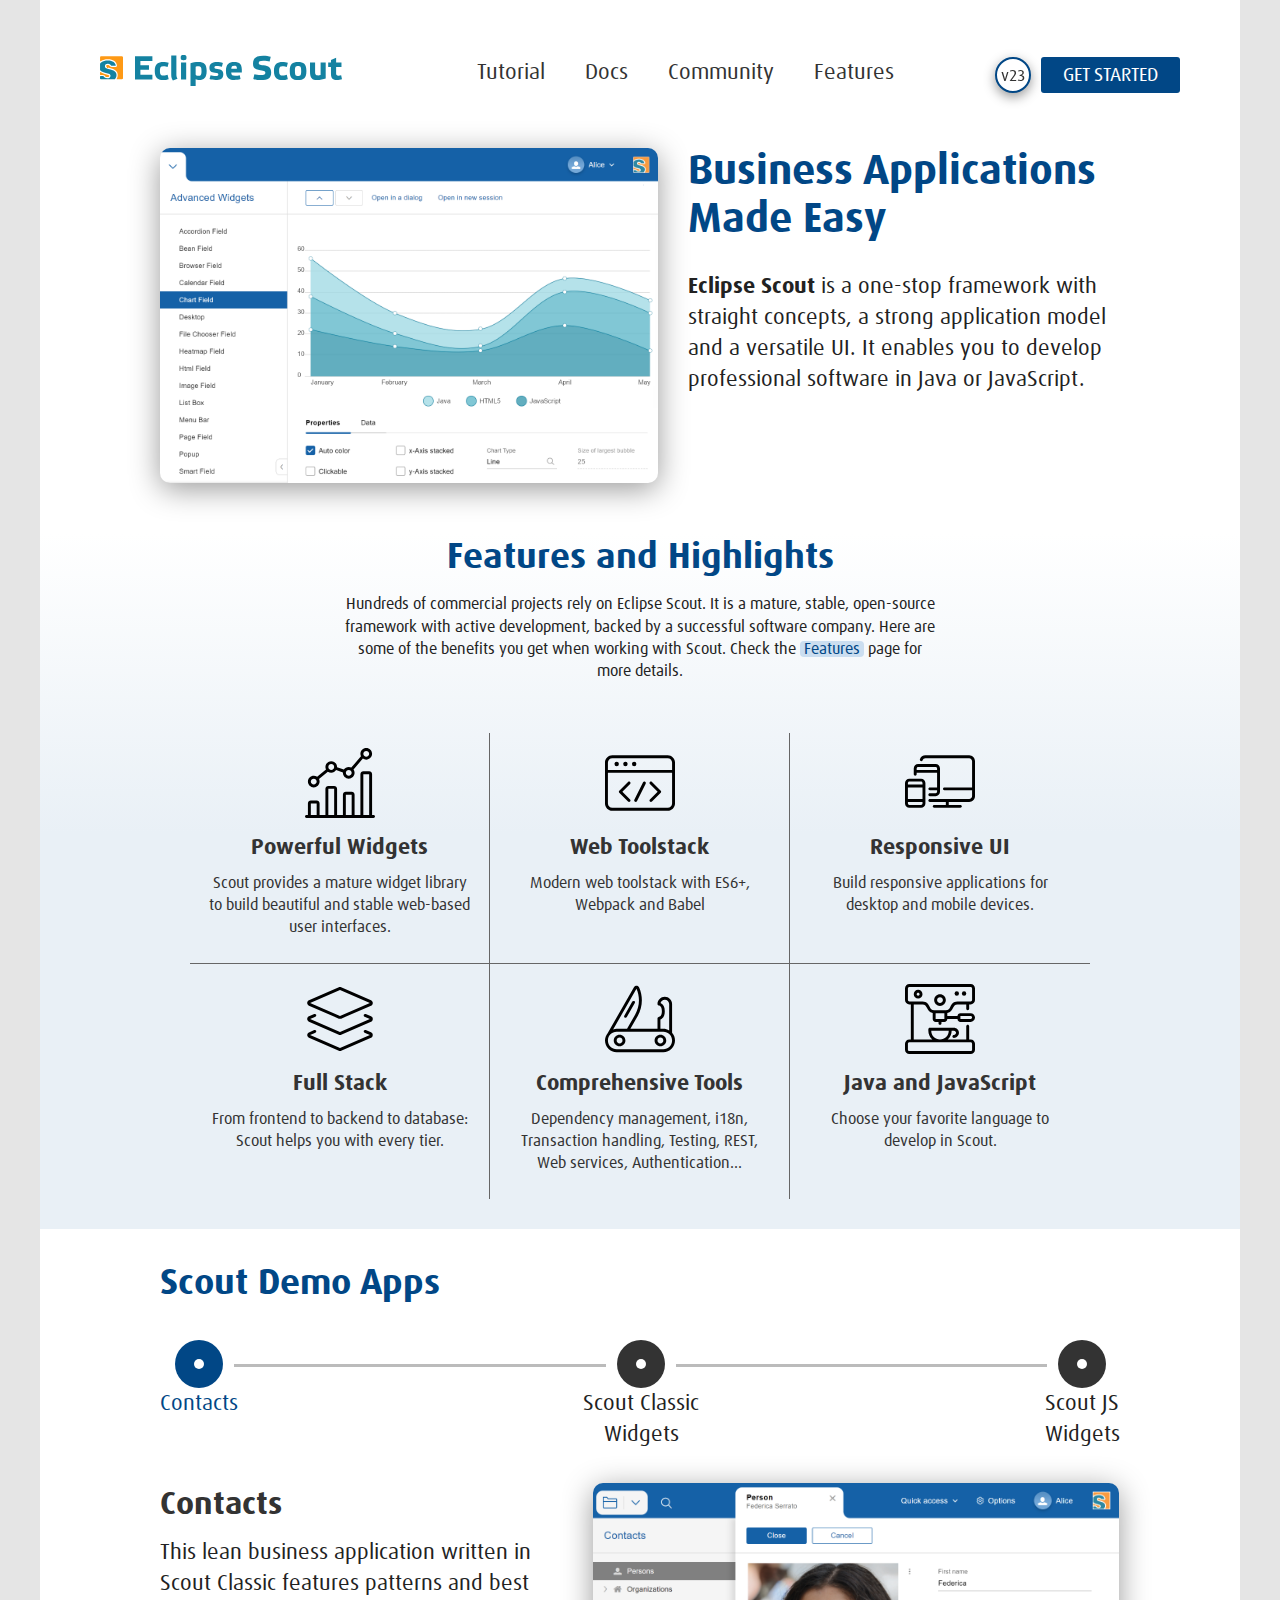
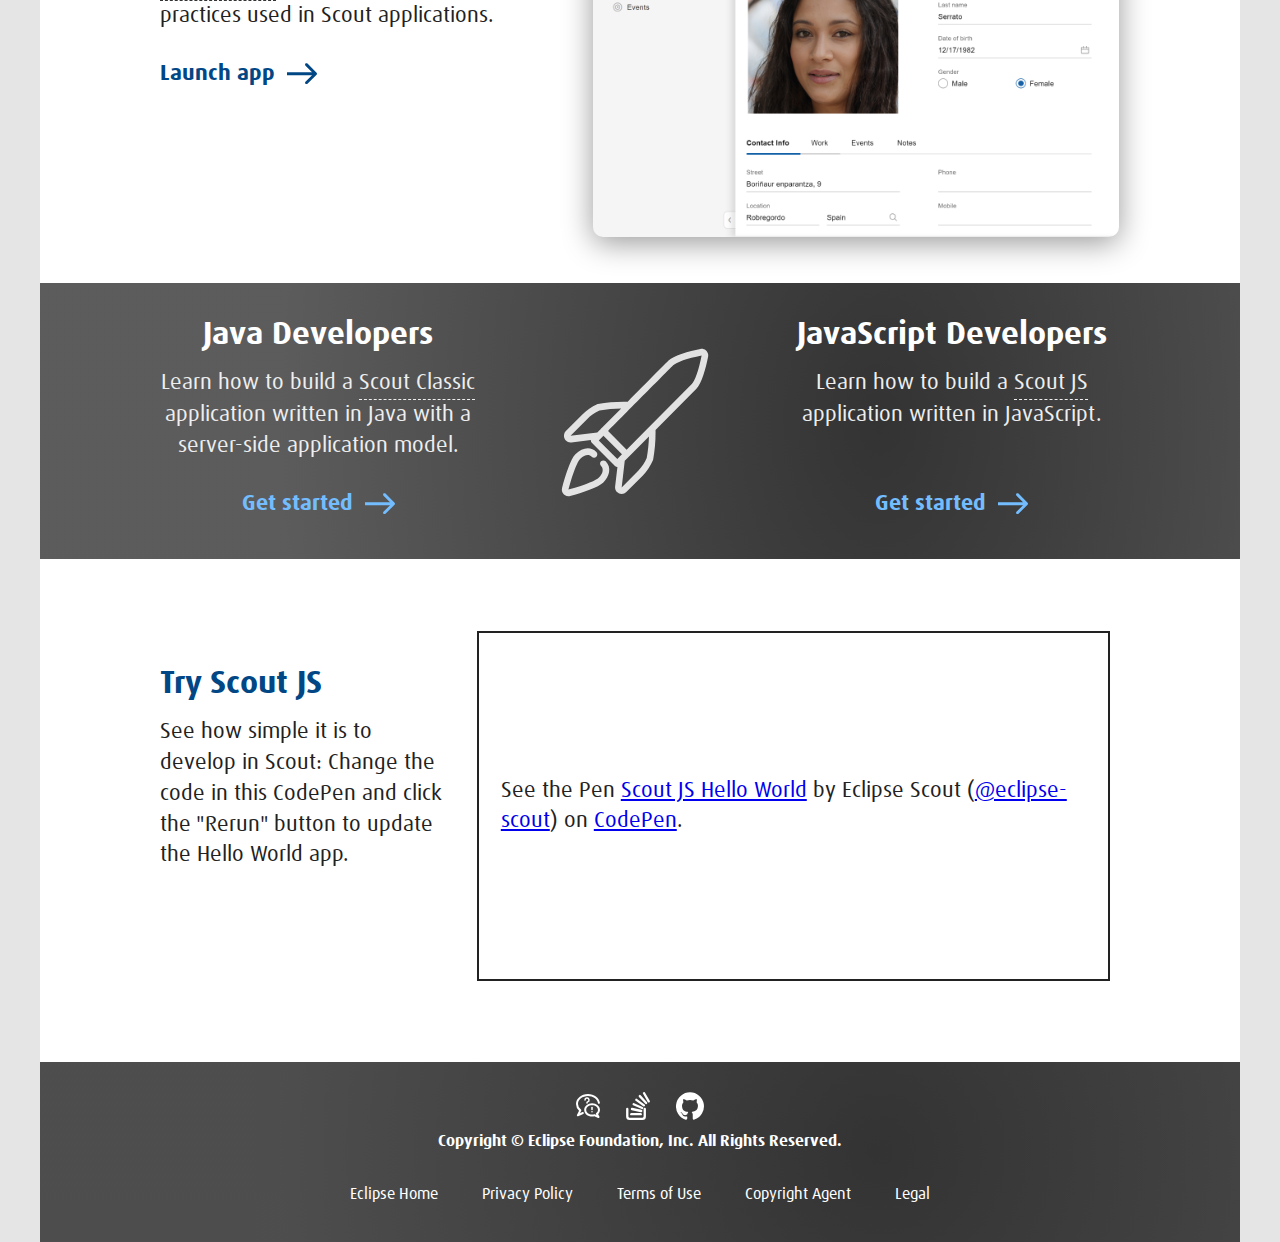
==== commit 0771a217: "Merge pull request #1 from eclipse-scout/features/cgu/23.1" ====
--- a/index.html
+++ b/index.html
@@ -53,7 +53,7 @@
         <div id="eclipse-scout-logo"><div class="logo"></div><div class="text"></div></div>
 
       <nav id="main-navigation">
-        <div class="navigation-item lv1 first"><a href="https://eclipsescout.github.io/22.0/getstarted.html" target="_blank" class="text"
+        <div class="navigation-item lv1 first"><a href="https://eclipsescout.github.io/23.1/getstarted.html" target="_blank" class="text"
              title="Get started with Eclipse Scout">Tutorial</a></div>
         <div class="navigation-item lv1"><a href="https://eclipsescout.github.io/" target="_blank" class="text">Docs</a></div>
         <div class="navigation-item lv1 has-children">
@@ -71,7 +71,7 @@
                 <div class="text">Another source of help</div>
               </div>
             </a>
-            <a href="https://github.com/eclipse-scout/scout.rt/tree/releases/22.0/" target="_blank" class="navigation-item lv2 last" id="icon-git-hub">
+            <a href="https://github.com/eclipse-scout/scout.rt/tree/releases/23.1/" target="_blank" class="navigation-item lv2 last" id="icon-git-hub">
               <div class="navigation-item-container">
                 <div class="title">GitHub</div>
                 <div class="text">View source code. Contribute</div>
@@ -85,11 +85,11 @@
         <div class="navigation-item lv1 mobile-only"><a href="javascript:onGetStartedLinkClick()" class="text">Get Started</a></div>
       </nav>
 
-      <a href="versions.html#v22" id="scout-version-button" class="desktop-only">
+      <a href="versions.html#v23" id="scout-version-button" class="desktop-only">
         <svg height="36" width="36" viewBox="0 0 36 36">
           <circle cx="18" cy="18" r="17" stroke="#014786" stroke-width="2" fill="white" />
         </svg>
-        <div>v22</div>
+        <div>v23</div>
       </a>
 
       <button id="get-started-button" class="desktop-only">Get Started</button>
@@ -273,7 +273,7 @@
       <h3><a id="getting-started-java">Java Developers</a></h3>
       <p>Learn how to build a <span class="tooltip inverted" data-tooltip-text="scout.classic">Scout Classic</span> application written in Java
         with a server-side application model.</p>
-      <a href="https://eclipsescout.github.io/22.0/helloscout.html" class="get-started-link" target="_blank">Get started</a>
+      <a href="https://eclipsescout.github.io/23.1/helloscout.html" class="get-started-link" target="_blank">Get started</a>
     </div>
 
     <div class="getting-started-column center">
@@ -283,7 +283,7 @@
     <div class="getting-started-column last">
       <h3><a id="getting-started-javascript">JavaScript Developers</a></h3>
       <p>Learn how to build a <span class="tooltip inverted" data-tooltip-text="scout.js">Scout JS</span> application written in JavaScript.<br/><br/></p>
-      <a href="https://eclipsescout.github.io/22.0/helloscout-js.html" class="get-started-link" target="_blank">Get started</a>
+      <a href="https://eclipsescout.github.io/23.1/helloscout-js.html" class="get-started-link" target="_blank">Get started</a>
     </div>
   </div>
 </div>
@@ -316,7 +316,7 @@
         <div id="social-media-bar">
           <a href="https://www.eclipse.org/forums/index.php?t&#x3D;thread&amp;frm_id&#x3D;174" target="_blank" title="Eclipse Scout Forum"><img src="img/bold/conversation-question-warning-1-alternate.svg" class="small"></a>
           <a href="https://stackoverflow.com/tags/eclipse-scout" target="_blank" title="Eclipse Scout on StackOverflow"><img src="img/bold/developer-community-stack-overflow.svg"></a>
-          <a href="https://github.com/eclipse-scout/scout.rt/tree/releases/22.0/" target="_blank" title="Eclipse Scout on GitHub"><img src="img/bold/developer-community-github-1.svg"></a>
+          <a href="https://github.com/eclipse-scout/scout.rt/tree/releases/23.1/" target="_blank" title="Eclipse Scout on GitHub"><img src="img/bold/developer-community-github-1.svg"></a>
         </div>
 
         <div id="copyright">
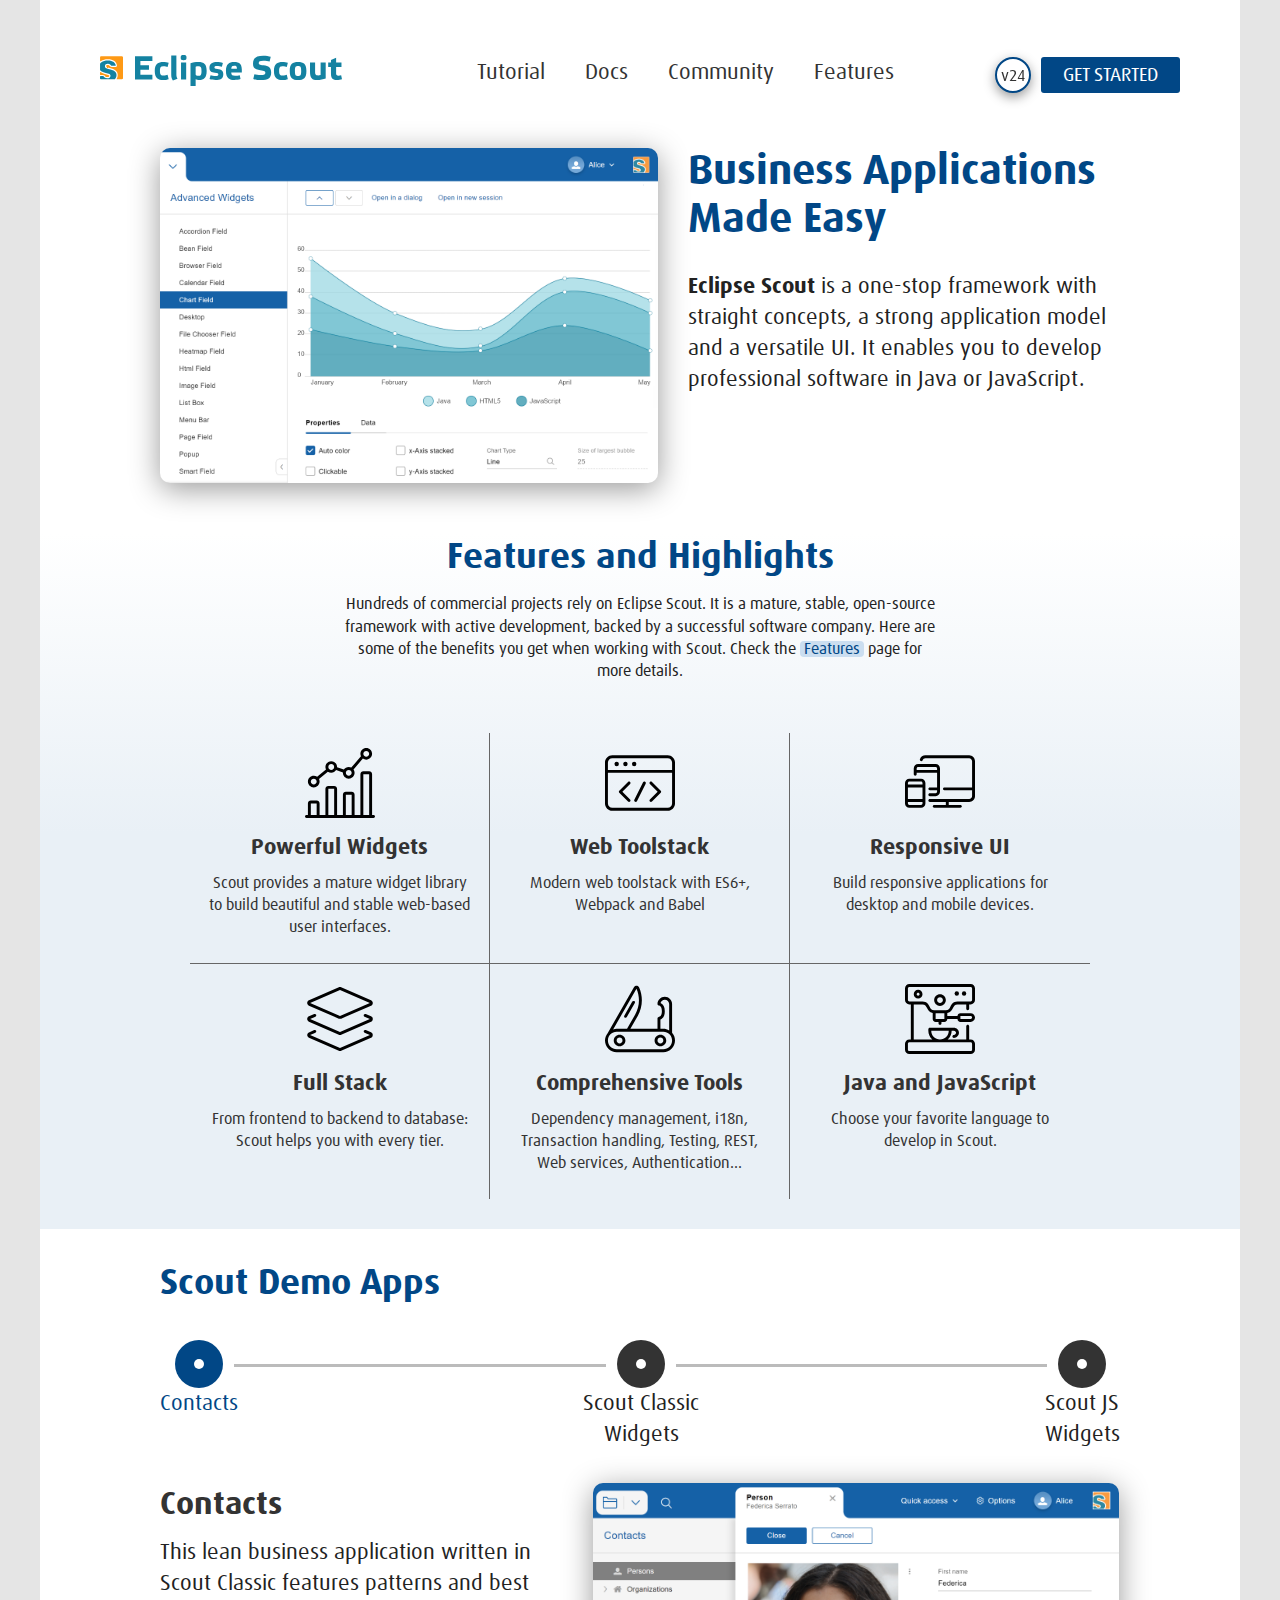
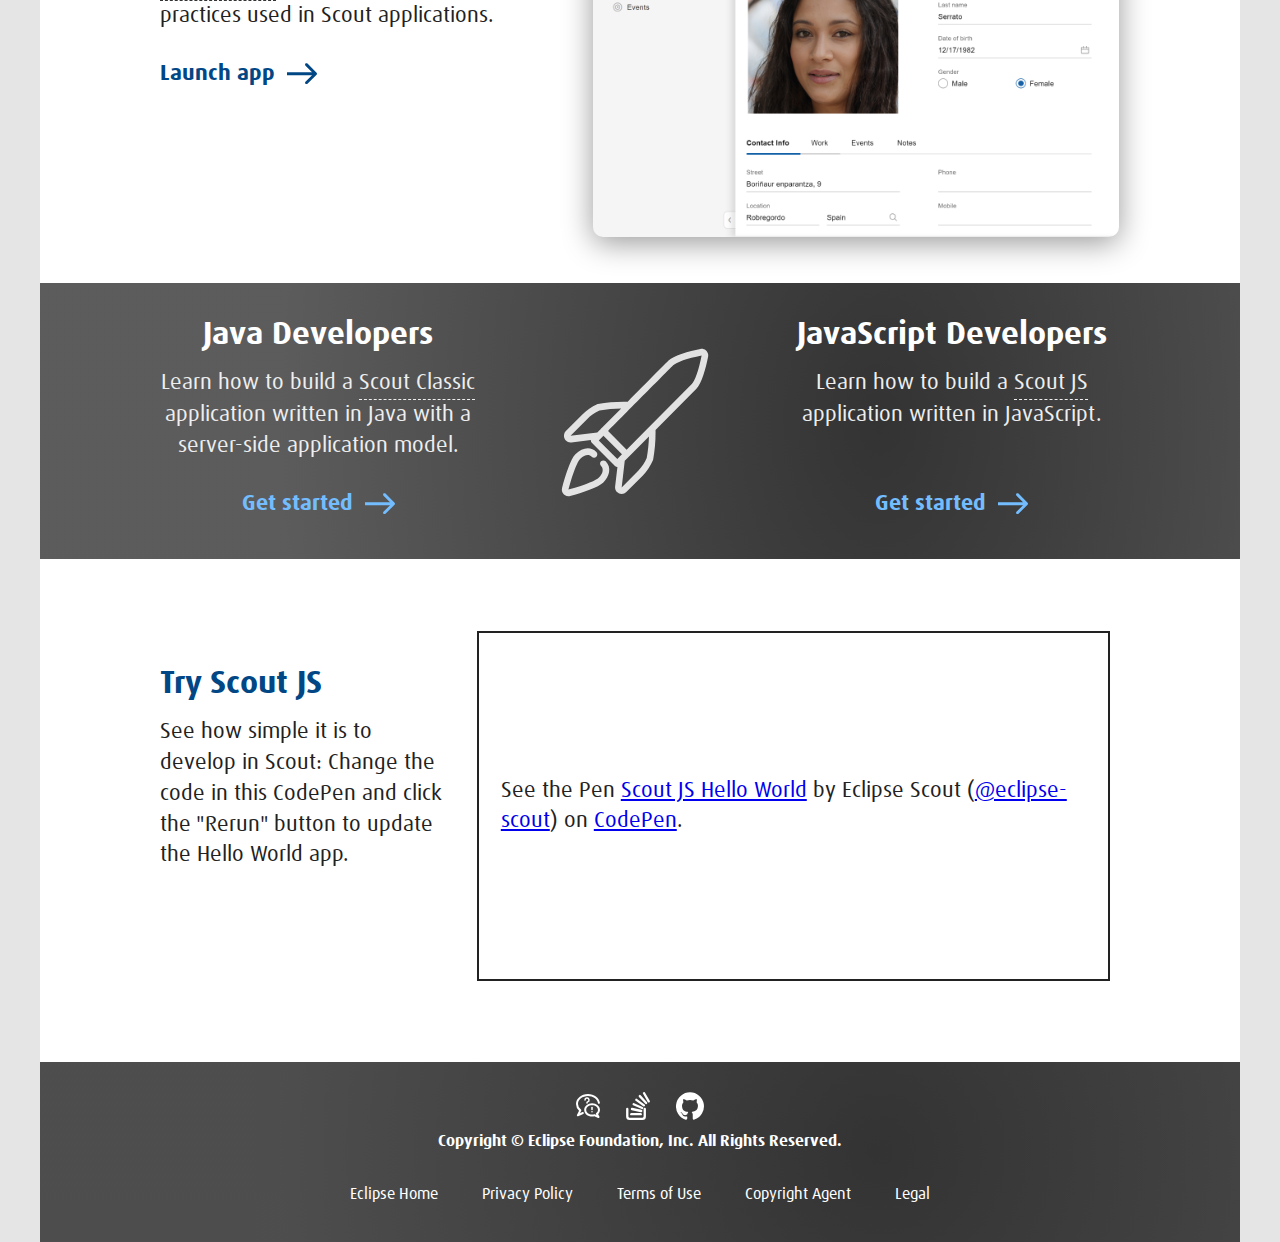
==== commit 7b403680: "Update to Scout 24.1" ====
--- a/index.html
+++ b/index.html
@@ -53,7 +53,7 @@
         <div id="eclipse-scout-logo"><div class="logo"></div><div class="text"></div></div>
 
       <nav id="main-navigation">
-        <div class="navigation-item lv1 first"><a href="https://eclipsescout.github.io/23.1/getstarted.html" target="_blank" class="text"
+        <div class="navigation-item lv1 first"><a href="https://eclipsescout.github.io/scout-docs/24.1/getstarted/getstarted.html" target="_blank" class="text"
              title="Get started with Eclipse Scout">Tutorial</a></div>
         <div class="navigation-item lv1"><a href="https://eclipsescout.github.io/" target="_blank" class="text">Docs</a></div>
         <div class="navigation-item lv1 has-children">
@@ -71,7 +71,7 @@
                 <div class="text">Another source of help</div>
               </div>
             </a>
-            <a href="https://github.com/eclipse-scout/scout.rt/tree/releases/23.1/" target="_blank" class="navigation-item lv2 last" id="icon-git-hub">
+            <a href="https://github.com/eclipse-scout/scout.rt/tree/releases/24.1/" target="_blank" class="navigation-item lv2 last" id="icon-git-hub">
               <div class="navigation-item-container">
                 <div class="title">GitHub</div>
                 <div class="text">View source code. Contribute</div>
@@ -85,11 +85,11 @@
         <div class="navigation-item lv1 mobile-only"><a href="javascript:onGetStartedLinkClick()" class="text">Get Started</a></div>
       </nav>
 
-      <a href="versions.html#v23" id="scout-version-button" class="desktop-only">
+      <a href="versions.html#v24" id="scout-version-button" class="desktop-only">
         <svg height="36" width="36" viewBox="0 0 36 36">
           <circle cx="18" cy="18" r="17" stroke="#014786" stroke-width="2" fill="white" />
         </svg>
-        <div>v23</div>
+        <div>v24</div>
       </a>
 
       <button id="get-started-button" class="desktop-only">Get Started</button>
@@ -273,7 +273,7 @@
       <h3><a id="getting-started-java">Java Developers</a></h3>
       <p>Learn how to build a <span class="tooltip inverted" data-tooltip-text="scout.classic">Scout Classic</span> application written in Java
         with a server-side application model.</p>
-      <a href="https://eclipsescout.github.io/23.1/helloscout.html" class="get-started-link" target="_blank">Get started</a>
+      <a href="https://eclipsescout.github.io/scout-docs/24.1/getstarted/helloscout.html" class="get-started-link" target="_blank">Get started</a>
     </div>
 
     <div class="getting-started-column center">
@@ -283,7 +283,7 @@
     <div class="getting-started-column last">
       <h3><a id="getting-started-javascript">JavaScript Developers</a></h3>
       <p>Learn how to build a <span class="tooltip inverted" data-tooltip-text="scout.js">Scout JS</span> application written in JavaScript.<br/><br/></p>
-      <a href="https://eclipsescout.github.io/23.1/helloscout-js.html" class="get-started-link" target="_blank">Get started</a>
+      <a href="https://eclipsescout.github.io/scout-docs/24.1/getstarted/helloscout-js.html" class="get-started-link" target="_blank">Get started</a>
     </div>
   </div>
 </div>
@@ -316,7 +316,7 @@
         <div id="social-media-bar">
           <a href="https://www.eclipse.org/forums/index.php?t&#x3D;thread&amp;frm_id&#x3D;174" target="_blank" title="Eclipse Scout Forum"><img src="img/bold/conversation-question-warning-1-alternate.svg" class="small"></a>
           <a href="https://stackoverflow.com/tags/eclipse-scout" target="_blank" title="Eclipse Scout on StackOverflow"><img src="img/bold/developer-community-stack-overflow.svg"></a>
-          <a href="https://github.com/eclipse-scout/scout.rt/tree/releases/23.1/" target="_blank" title="Eclipse Scout on GitHub"><img src="img/bold/developer-community-github-1.svg"></a>
+          <a href="https://github.com/eclipse-scout/scout.rt/tree/releases/24.1/" target="_blank" title="Eclipse Scout on GitHub"><img src="img/bold/developer-community-github-1.svg"></a>
         </div>
 
         <div id="copyright">
@@ -350,4 +350,4 @@
 
   </body>
 
-</html>
+</html>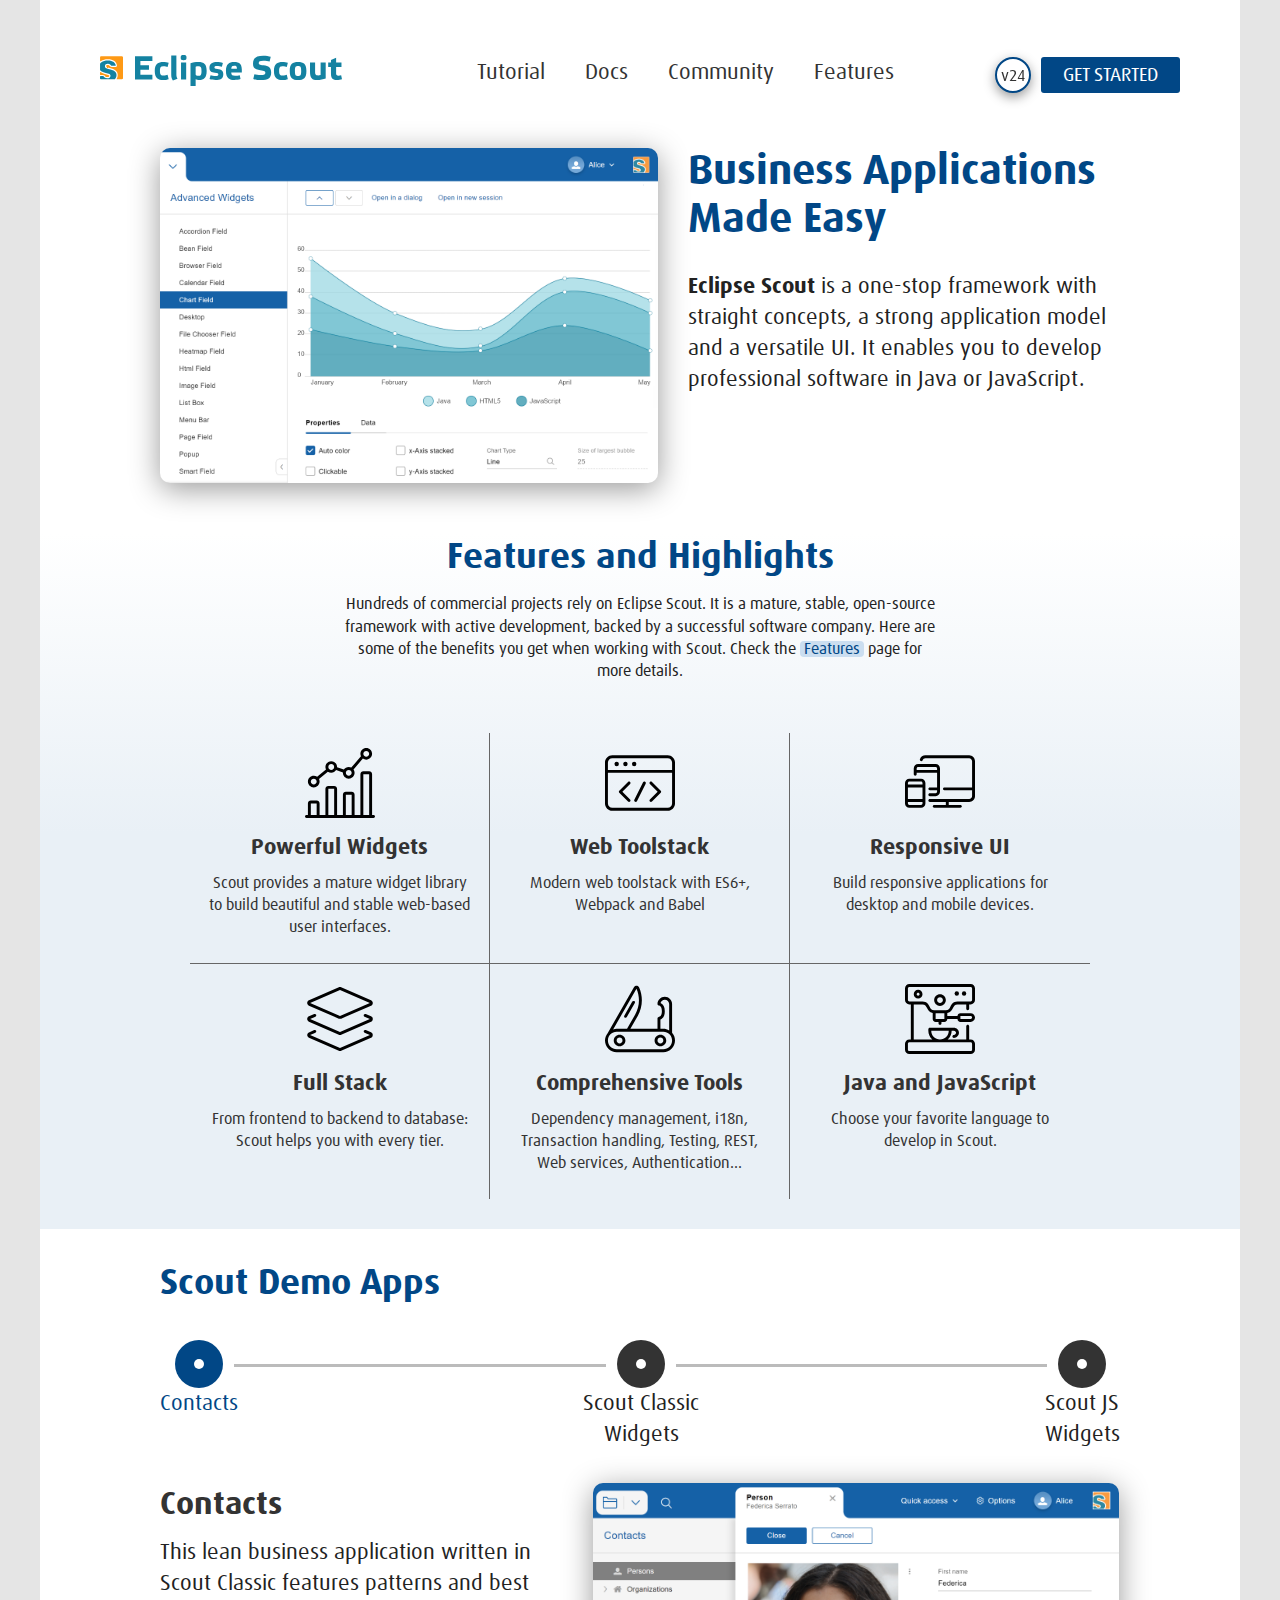
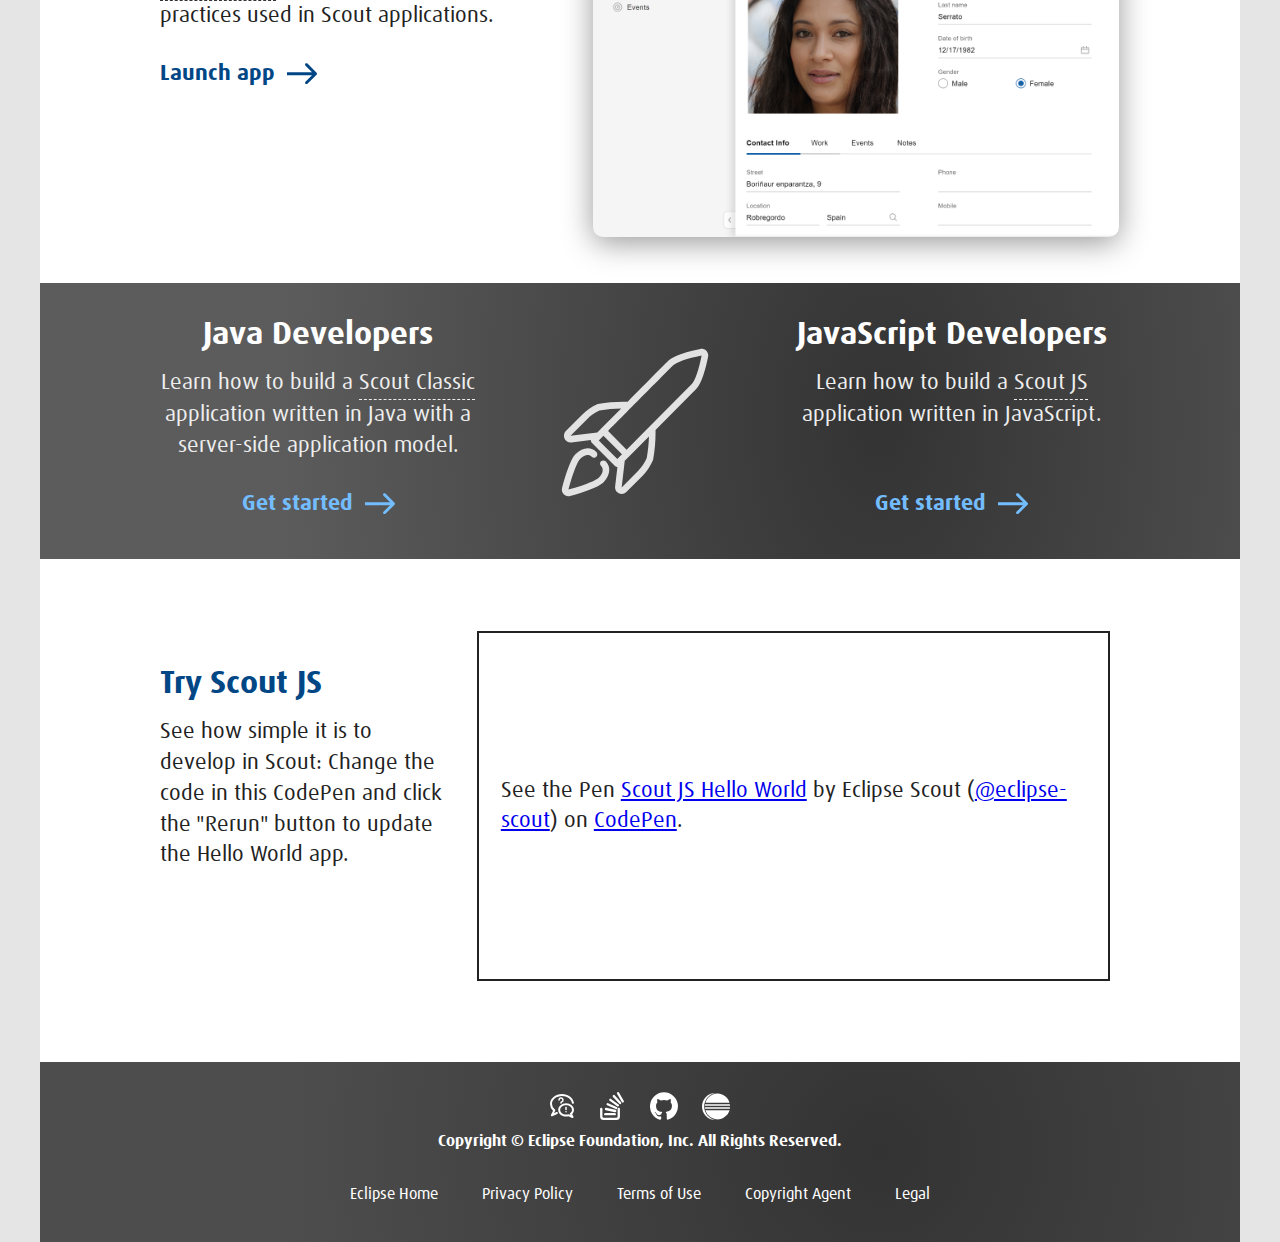
==== commit 68b941ef: "Add eclipse logo to footer" ====
--- a/index.html
+++ b/index.html
@@ -317,6 +317,7 @@
           <a href="https://www.eclipse.org/forums/index.php?t&#x3D;thread&amp;frm_id&#x3D;174" target="_blank" title="Eclipse Scout Forum"><img src="img/bold/conversation-question-warning-1-alternate.svg" class="small"></a>
           <a href="https://stackoverflow.com/tags/eclipse-scout" target="_blank" title="Eclipse Scout on StackOverflow"><img src="img/bold/developer-community-stack-overflow.svg"></a>
           <a href="https://github.com/eclipse-scout/scout.rt/tree/releases/24.1/" target="_blank" title="Eclipse Scout on GitHub"><img src="img/bold/developer-community-github-1.svg"></a>
+          <a href="https://projects.eclipse.org/projects/technology.scout" target="_blank" title="Eclipse Scout Project"><img src="img/eclipse-logo-notext.svg"></a>
         </div>
 
         <div id="copyright">
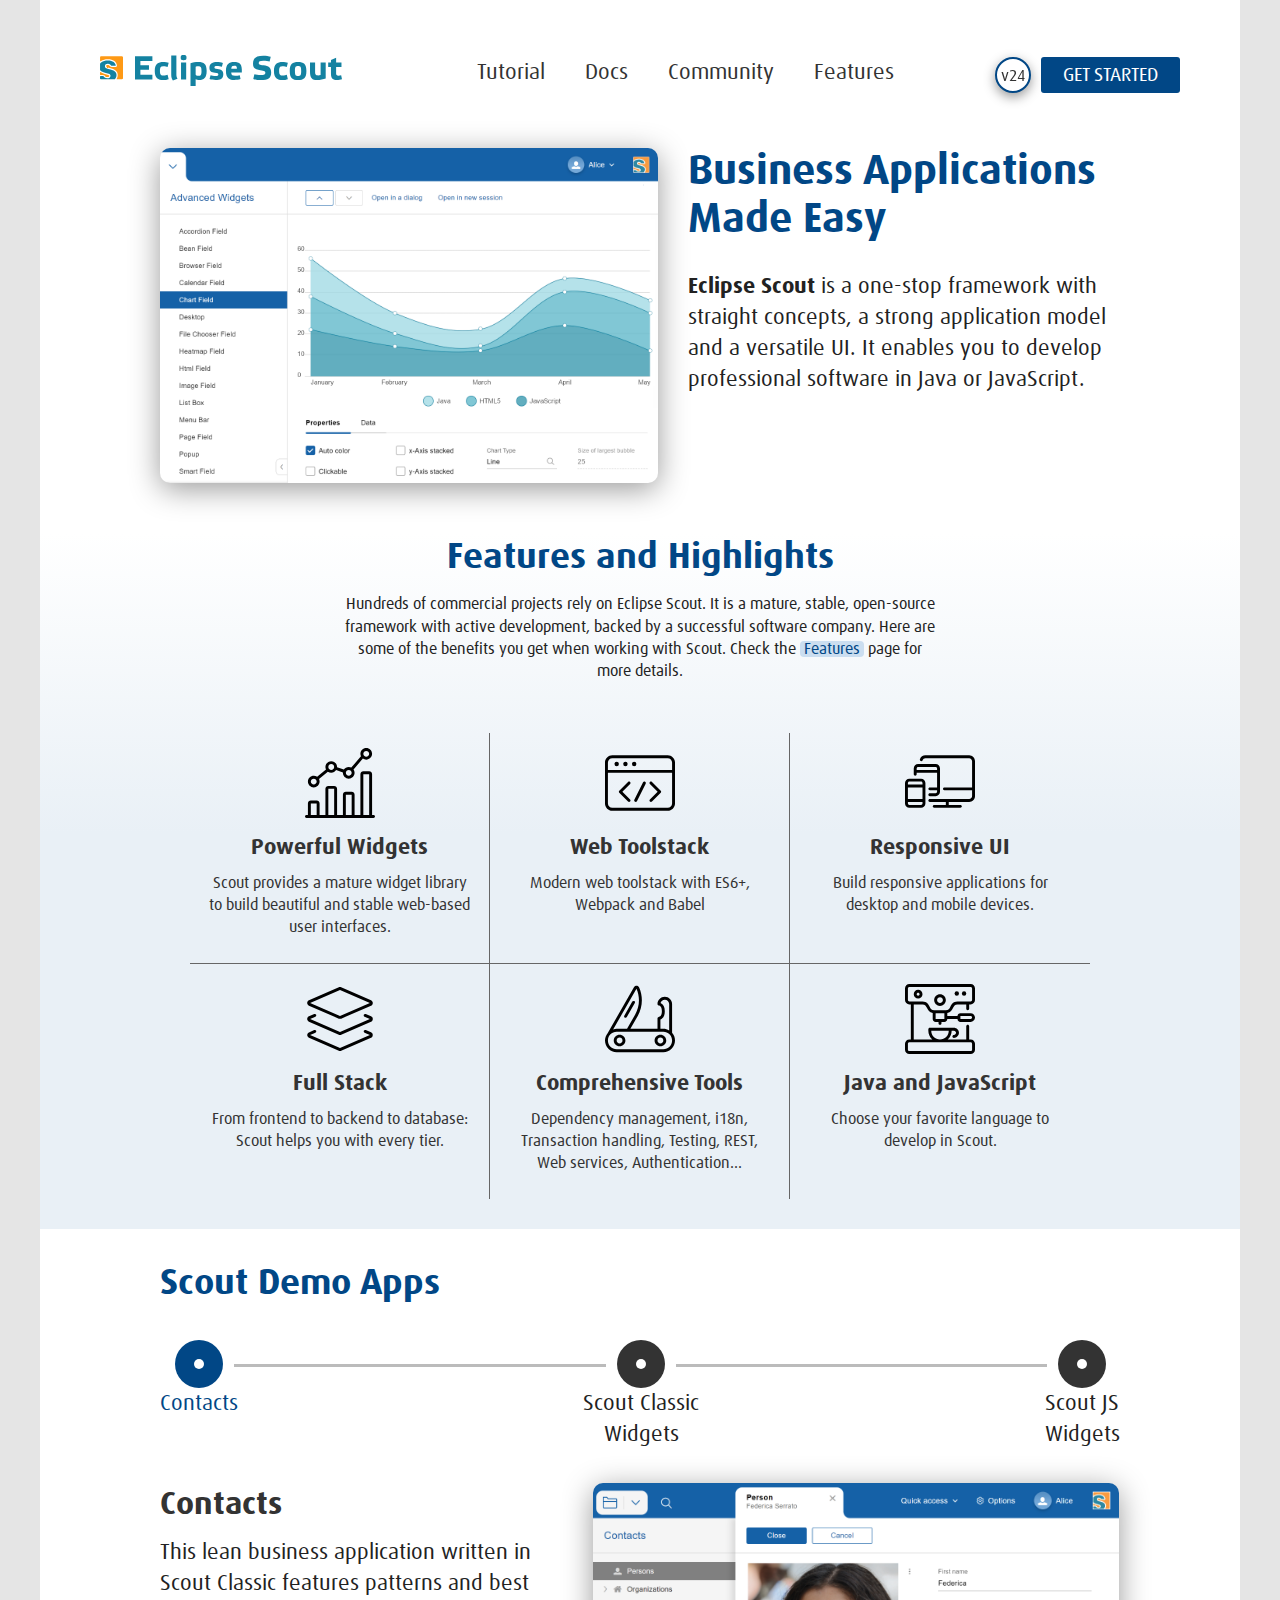
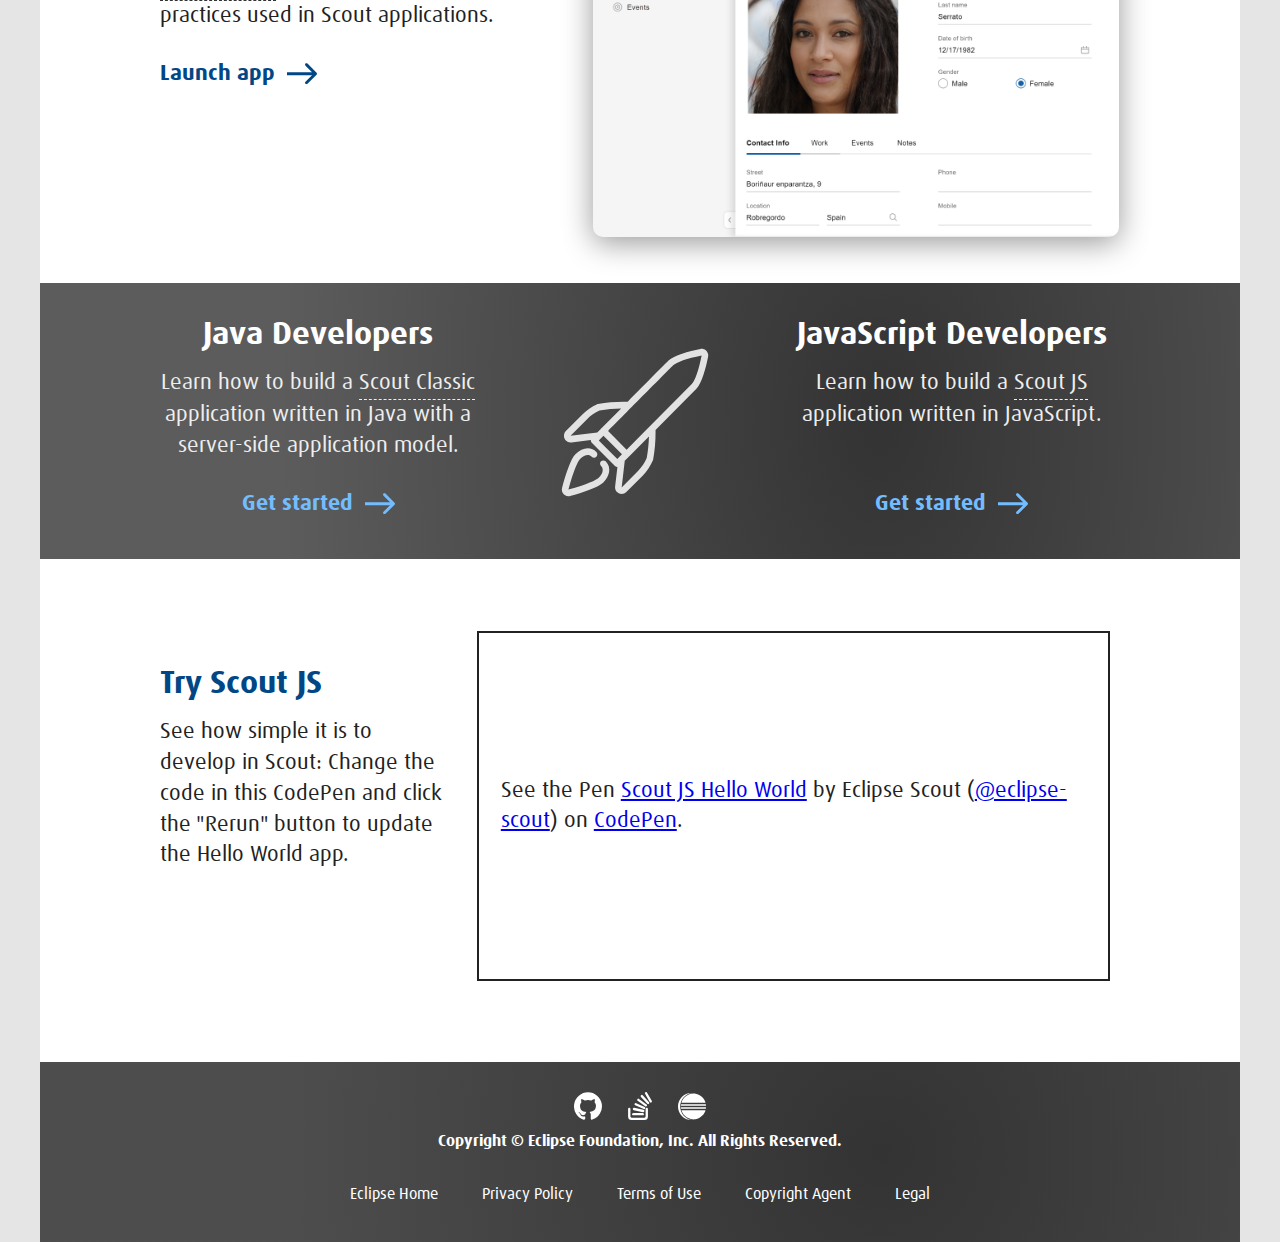
==== commit 14f2fab2: "Update links" ====
--- a/index.html
+++ b/index.html
@@ -53,28 +53,22 @@
         <div id="eclipse-scout-logo"><div class="logo"></div><div class="text"></div></div>
 
       <nav id="main-navigation">
-        <div class="navigation-item lv1 first"><a href="https://eclipsescout.github.io/scout-docs/24.1/getstarted/getstarted.html" target="_blank" class="text"
+        <div class="navigation-item lv1 first"><a href="https://eclipsescout.github.io/scout-docs/24.2/getstarted/getstarted.html" class="text"
              title="Get started with Eclipse Scout">Tutorial</a></div>
-        <div class="navigation-item lv1"><a href="https://eclipsescout.github.io/" target="_blank" class="text">Docs</a></div>
+        <div class="navigation-item lv1"><a href="https://eclipsescout.github.io/" class="text">Docs</a></div>
         <div class="navigation-item lv1 has-children">
           <div class="text">Community</div>
           <div class="navigation-lv2-panel hidden">
-            <a href="https://www.eclipse.org/forums/index.php?t&#x3D;thread&amp;frm_id&#x3D;174" target="_blank" class="navigation-item lv2 first" id="icon-eclipse-scout-forum">
+            <a href="https://github.com/eclipse-scout/scout.rt/tree/releases/24.2/" class="navigation-item lv2 first" id="icon-git-hub">
               <div class="navigation-item-container">
-                <div class="title">Eclipse Scout Forum</div>
-                <div class="text">Need help? Ask the experts</div>
+                <div class="title">GitHub</div>
+                <div class="text">Discuss topics. View code. Report issues</div>
               </div>
             </a>
-            <a href="https://stackoverflow.com/tags/eclipse-scout" target="_blank" class="navigation-item lv2" id="icon-stack-overflow">
+            <a href="https://stackoverflow.com/tags/eclipse-scout" class="navigation-item lv2 last" id="icon-stack-overflow">
               <div class="navigation-item-container">
                 <div class="title">StackOverflow</div>
                 <div class="text">Another source of help</div>
-              </div>
-            </a>
-            <a href="https://github.com/eclipse-scout/scout.rt/tree/releases/24.1/" target="_blank" class="navigation-item lv2 last" id="icon-git-hub">
-              <div class="navigation-item-container">
-                <div class="title">GitHub</div>
-                <div class="text">View source code. Contribute</div>
               </div>
             </a>
           </div>
@@ -273,7 +267,7 @@
       <h3><a id="getting-started-java">Java Developers</a></h3>
       <p>Learn how to build a <span class="tooltip inverted" data-tooltip-text="scout.classic">Scout Classic</span> application written in Java
         with a server-side application model.</p>
-      <a href="https://eclipsescout.github.io/scout-docs/24.1/getstarted/helloscout.html" class="get-started-link" target="_blank">Get started</a>
+      <a href="https://eclipsescout.github.io/scout-docs/24.2/getstarted/helloscout.html" class="get-started-link" target="_blank">Get started</a>
     </div>
 
     <div class="getting-started-column center">
@@ -283,7 +277,7 @@
     <div class="getting-started-column last">
       <h3><a id="getting-started-javascript">JavaScript Developers</a></h3>
       <p>Learn how to build a <span class="tooltip inverted" data-tooltip-text="scout.js">Scout JS</span> application written in JavaScript.<br/><br/></p>
-      <a href="https://eclipsescout.github.io/scout-docs/24.1/getstarted/helloscout-js.html" class="get-started-link" target="_blank">Get started</a>
+      <a href="https://eclipsescout.github.io/scout-docs/24.2/getstarted/helloscout-js.html" class="get-started-link" target="_blank">Get started</a>
     </div>
   </div>
 </div>
@@ -314,10 +308,9 @@
       <footer>
 
         <div id="social-media-bar">
-          <a href="https://www.eclipse.org/forums/index.php?t&#x3D;thread&amp;frm_id&#x3D;174" target="_blank" title="Eclipse Scout Forum"><img src="img/bold/conversation-question-warning-1-alternate.svg" class="small"></a>
-          <a href="https://stackoverflow.com/tags/eclipse-scout" target="_blank" title="Eclipse Scout on StackOverflow"><img src="img/bold/developer-community-stack-overflow.svg"></a>
-          <a href="https://github.com/eclipse-scout/scout.rt/tree/releases/24.1/" target="_blank" title="Eclipse Scout on GitHub"><img src="img/bold/developer-community-github-1.svg"></a>
-          <a href="https://projects.eclipse.org/projects/technology.scout" target="_blank" title="Eclipse Scout Project"><img src="img/eclipse-logo-notext.svg"></a>
+          <a href="https://github.com/eclipse-scout/scout.rt/tree/releases/24.2/" title="Eclipse Scout on GitHub"><img src="img/bold/developer-community-github-1.svg"></a>
+          <a href="https://stackoverflow.com/tags/eclipse-scout" title="Eclipse Scout on StackOverflow"><img src="img/bold/developer-community-stack-overflow.svg"></a>
+          <a href="https://projects.eclipse.org/projects/technology.scout" title="Eclipse Scout Project"><img src="img/eclipse-logo-notext.svg"></a>
         </div>
 
         <div id="copyright">
--- a/css/styles.css
+++ b/css/styles.css
@@ -227,10 +227,6 @@
 .navigation-item.lv2:hover .text {
   color: #FE9915;
 }
-#icon-eclipse-scout-forum::before {
-  background-image: url('../img/regular/conversation-question-warning-1.svg');
-  fill: currentColor;
-}
 #icon-stack-overflow::before {
   background-image: url('../img/regular/developer-community-stack-overflow.svg');
 }
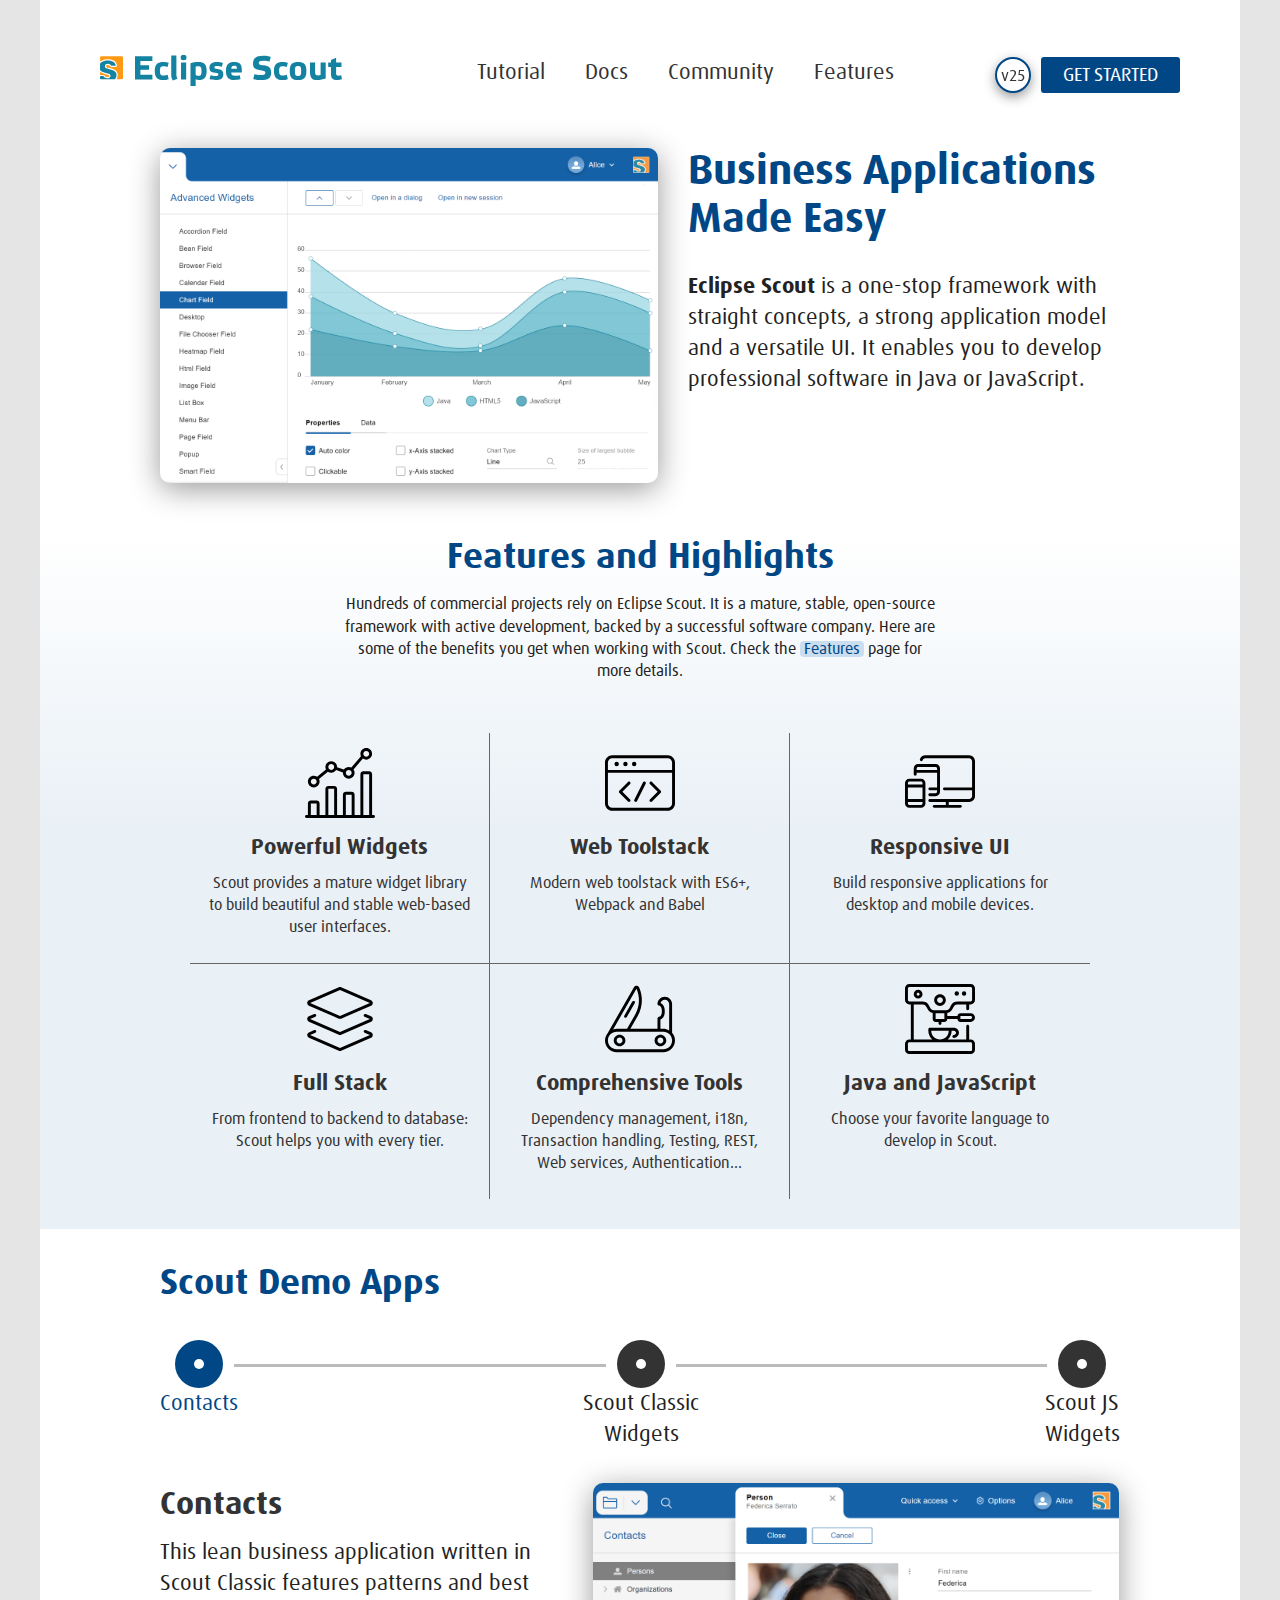
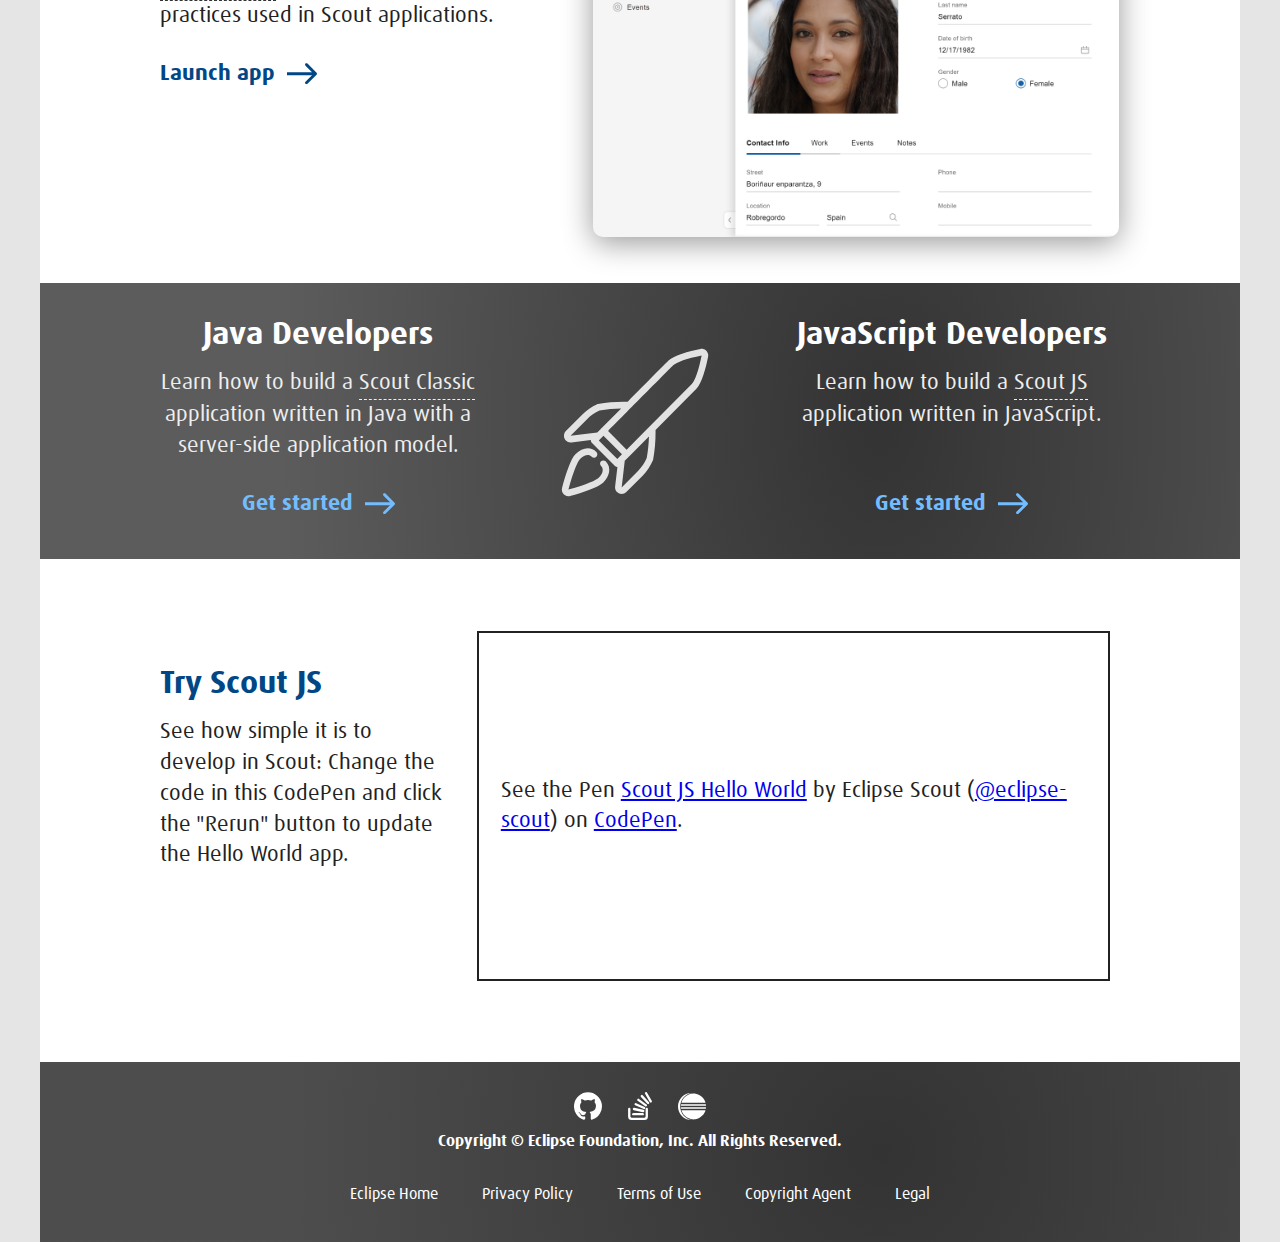
==== commit 80df256b: "Update to 25.1 and explain Scout versioning" ====
--- a/index.html
+++ b/index.html
@@ -53,13 +53,13 @@
         <div id="eclipse-scout-logo"><div class="logo"></div><div class="text"></div></div>
 
       <nav id="main-navigation">
-        <div class="navigation-item lv1 first"><a href="https://eclipsescout.github.io/scout-docs/24.2/getstarted/getstarted.html" class="text"
+        <div class="navigation-item lv1 first"><a href="https://eclipsescout.github.io/scout-docs/25.1/getstarted/getstarted.html" class="text"
              title="Get started with Eclipse Scout">Tutorial</a></div>
         <div class="navigation-item lv1"><a href="https://eclipsescout.github.io/" class="text">Docs</a></div>
         <div class="navigation-item lv1 has-children">
           <div class="text">Community</div>
           <div class="navigation-lv2-panel hidden">
-            <a href="https://github.com/eclipse-scout/scout.rt/tree/releases/24.2/" class="navigation-item lv2 first" id="icon-git-hub">
+            <a href="https://github.com/eclipse-scout/scout.rt/tree/releases/25.1/" class="navigation-item lv2 first" id="icon-git-hub">
               <div class="navigation-item-container">
                 <div class="title">GitHub</div>
                 <div class="text">Discuss topics. View code. Report issues</div>
@@ -79,11 +79,11 @@
         <div class="navigation-item lv1 mobile-only"><a href="javascript:onGetStartedLinkClick()" class="text">Get Started</a></div>
       </nav>
 
-      <a href="versions.html#v24" id="scout-version-button" class="desktop-only">
+      <a href="versions.html#v25" id="scout-version-button" class="desktop-only">
         <svg height="36" width="36" viewBox="0 0 36 36">
           <circle cx="18" cy="18" r="17" stroke="#014786" stroke-width="2" fill="white" />
         </svg>
-        <div>v24</div>
+        <div>v25</div>
       </a>
 
       <button id="get-started-button" class="desktop-only">Get Started</button>
@@ -267,7 +267,7 @@
       <h3><a id="getting-started-java">Java Developers</a></h3>
       <p>Learn how to build a <span class="tooltip inverted" data-tooltip-text="scout.classic">Scout Classic</span> application written in Java
         with a server-side application model.</p>
-      <a href="https://eclipsescout.github.io/scout-docs/24.2/getstarted/helloscout.html" class="get-started-link" target="_blank">Get started</a>
+      <a href="https://eclipsescout.github.io/scout-docs/25.1/getstarted/helloscout.html" class="get-started-link" target="_blank">Get started</a>
     </div>
 
     <div class="getting-started-column center">
@@ -277,7 +277,7 @@
     <div class="getting-started-column last">
       <h3><a id="getting-started-javascript">JavaScript Developers</a></h3>
       <p>Learn how to build a <span class="tooltip inverted" data-tooltip-text="scout.js">Scout JS</span> application written in JavaScript.<br/><br/></p>
-      <a href="https://eclipsescout.github.io/scout-docs/24.2/getstarted/helloscout-js.html" class="get-started-link" target="_blank">Get started</a>
+      <a href="https://eclipsescout.github.io/scout-docs/25.1/getstarted/helloscout-js.html" class="get-started-link" target="_blank">Get started</a>
     </div>
   </div>
 </div>
@@ -308,7 +308,7 @@
       <footer>
 
         <div id="social-media-bar">
-          <a href="https://github.com/eclipse-scout/scout.rt/tree/releases/24.2/" title="Eclipse Scout on GitHub"><img src="img/bold/developer-community-github-1.svg"></a>
+          <a href="https://github.com/eclipse-scout/scout.rt/tree/releases/25.1/" title="Eclipse Scout on GitHub"><img src="img/bold/developer-community-github-1.svg"></a>
           <a href="https://stackoverflow.com/tags/eclipse-scout" title="Eclipse Scout on StackOverflow"><img src="img/bold/developer-community-stack-overflow.svg"></a>
           <a href="https://projects.eclipse.org/projects/technology.scout" title="Eclipse Scout Project"><img src="img/eclipse-logo-notext.svg"></a>
         </div>
--- a/css/styles.css
+++ b/css/styles.css
@@ -812,6 +812,20 @@
 #older-versions-info > a:visited {
   color: #014786;
 }
+#release-info {
+  text-align: center;
+}
+#release-info > h3 {
+  margin-top: 0;
+  font-weight: bold;
+  font-size: 22px;
+  color: #333;
+}
+#release-info > p {
+  font-size: 16px;
+  text-align: justify;
+  padding: 0 12.5%;
+}
 .version-marker {
   text-transform: uppercase;
   font-weight: bold;
@@ -1373,6 +1387,9 @@
   .content-table td.version {
     font-weight: bold;
   }
+  #release-info > p {
+    padding: 0;
+  }
   #device-detection::before {
     content: 'mobile';
   }
